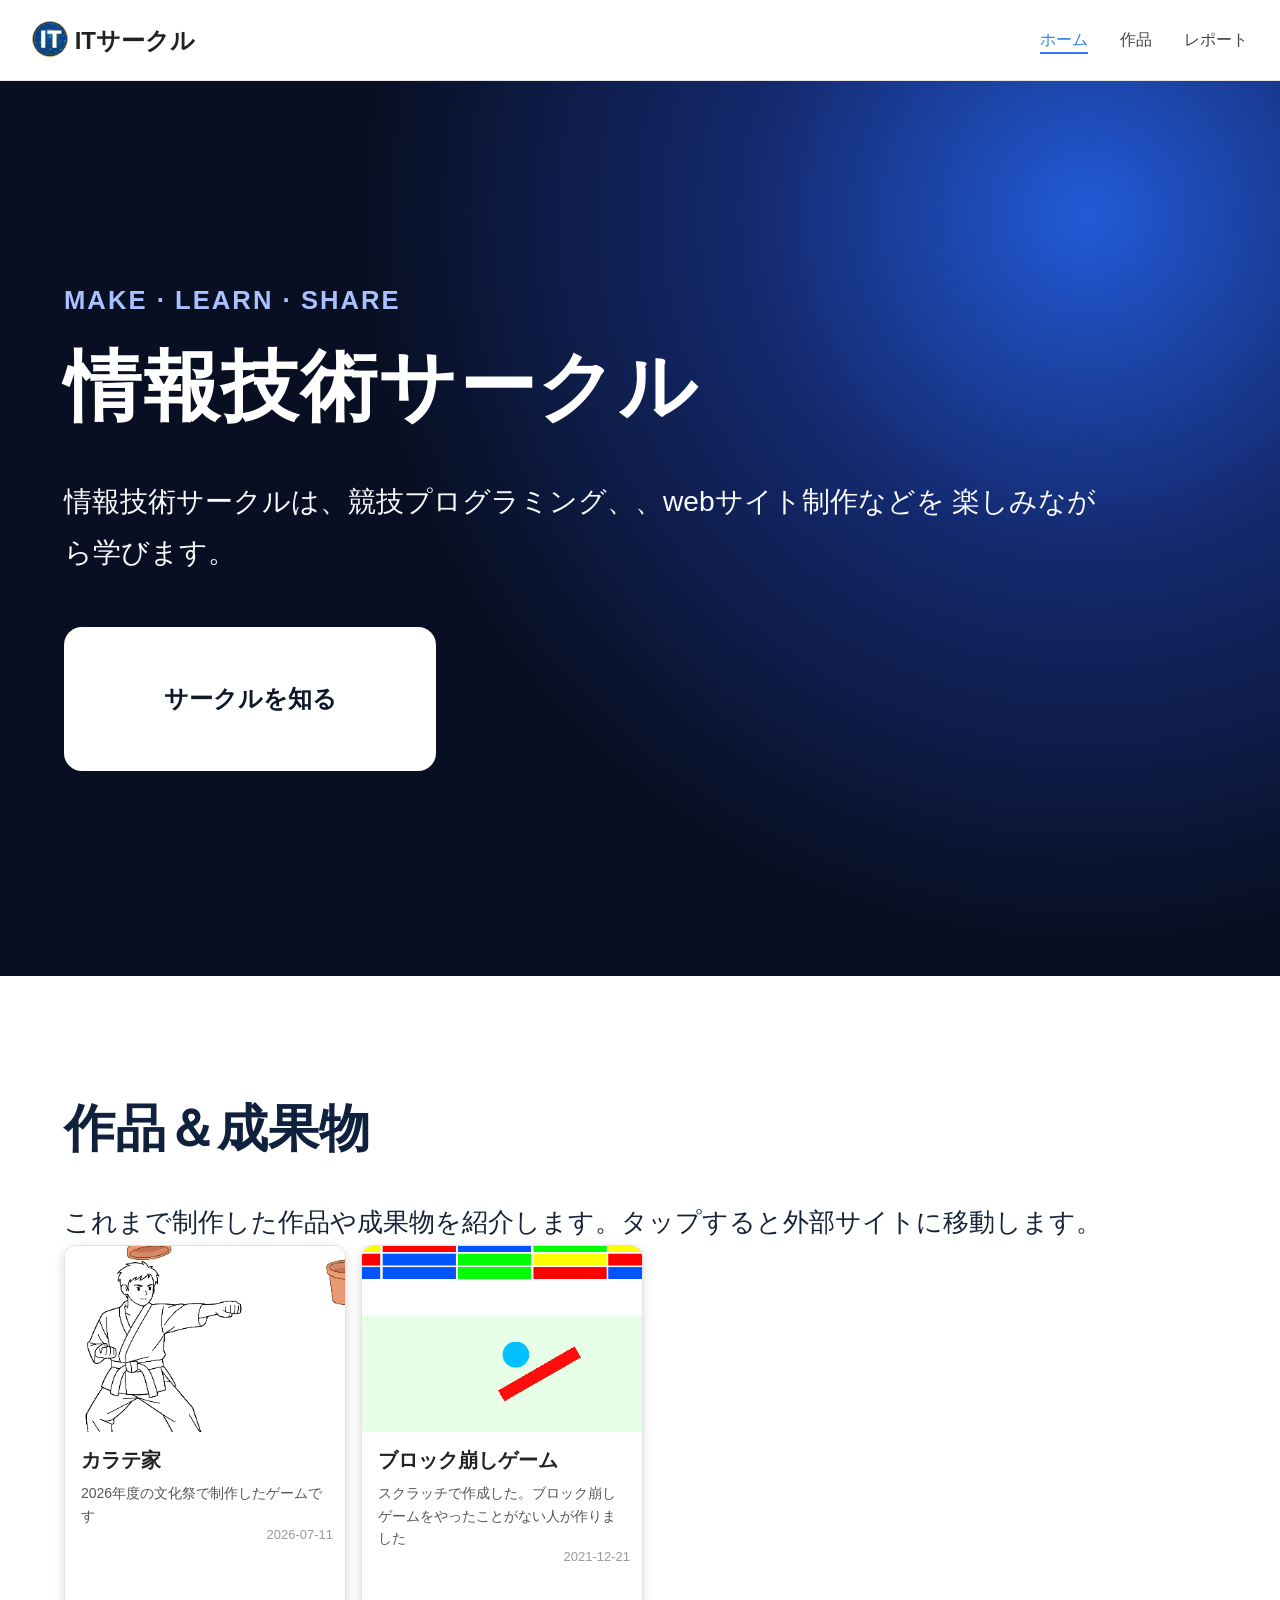
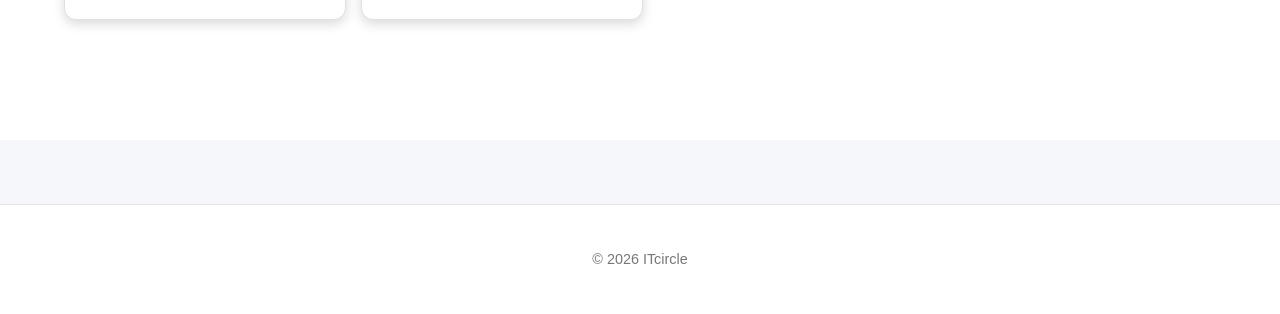
==== index.html @ ff19bc07 "works中身作成_v1" ====
<!DOCTYPE html>
<html lang="ja">

<head>
    <meta charset="UTF-8">
    <meta name="viewport" content="width=device-width, initial-scale=1.0">

    <title>情報技術サークル | メインページ</title>

    <!-- 共通CSS -->
    <link rel="stylesheet" href="css/common.css">

    <!-- index.html固有CSS -->
    <link rel="stylesheet" href="css/index.css">
    <link rel="stylesheet" href="css/workdesign.css">

    <!-- favicon -->
    <link rel="icon" type="image/png" href="images/icon.jpg">
    <link rel="icon" type="image/png" href="images/icon.png">

</head>

<body>

    <!-- ヘッダー -->
    <div id="site_header"></div>


    <main>

        <!-- ヒーローセクション -->
        <section class="hero">

            <div class="hero_inner">

                <p class="hero_catch">
                    MAKE · LEARN · SHARE
                </p>

                <h1 class="hero_title">
                    情報技術サークル
                </h1>

                <p class="hero_text">
                    情報技術サークルは、競技プログラミング、、webサイト制作などを
                    楽しみながら学びます。
                </p>

                <a class="hero_button" href="works.html">
                    サークルを知る
                </a>

            </div>

        </section>


        <!-- 活動報告 -->
        <section class="activity">

            <div class="section_inner">

                <h2 class="section_title">
                    作品＆成果物
                </h2>

                <p class="section_text">
                    これまで制作した作品や成果物を紹介します。タップすると外部サイトに移動します。
                </p>

                <!-- 新着成果物4件をworks.jsが表示 -->
                <div class="site_works" data-count="4"></div>

            </div>

        </section>

    </main>


    <!-- フッター -->
    <div id="site_footer"></div>


    <!-- 共通ヘッダー・フッター -->
    <script src="js/headfooter.js"></script>

    <!-- 成果物一覧 -->
    <script src="js/works.js"></script>

</body>

</html>
---- css/common.css ----
.site_works{
          display:flex;
          flex-wrap:wrap;
          gap:15px;
      }
body {
    background: #f5f7fa;
    margin: 0;
    font-family:
        "Inter",
        "Noto Sans JP",
        sans-serif;
}
---- css/index.css ----
/* ========================================
   Hero
======================================== */

.hero {
    min-height: 895px;
    display: flex;
    align-items: center;

    background:
        radial-gradient(
            circle at 85% 15%,
            rgba(37, 99, 235, 0.9) 0%,
            rgba(30, 64, 175, 0.55) 25%,
            rgba(15, 23, 42, 0) 55%
        ),
        #080f22;

    color: #ffffff;
}

.hero_inner {
    width: min(1200px, 90%);
    margin: 0 auto;
    padding: 80px 0;
}


/* キャッチコピー */

.hero_catch {
    margin: 0 0 24px;

    color: #a9c1ff;

    font-size: clamp(1.2rem, 2vw, 2rem);
    font-weight: 700;
    letter-spacing: 0.08em;
}


/* メインタイトル */

.hero_title {
    margin: 0;

    color: #ffffff;

    font-size: clamp(3rem, 6vw, 5.5rem);
    font-weight: 700;
    line-height: 1.25;
    letter-spacing: 0.02em;
}


/* 説明文 */

.hero_text {
    max-width: 1050px;
    margin: 42px 0 0;

    color: #f8fafc;

    font-size: clamp(1.2rem, 2.2vw, 2rem);
    line-height: 1.8;
}


/* ボタン */

.hero_button {
    display: inline-flex;
    align-items: center;
    justify-content: center;

    min-width: 300px;
    min-height: 104px;
    margin-top: 48px;
    padding: 20px 36px;

    border-radius: 18px;

    background-color: #ffffff;
    color: #0f172a;

    font-size: 1.5rem;
    font-weight: 700;
    text-decoration: none;

    transition:
        transform 0.2s ease,
        box-shadow 0.2s ease;
}

.hero_button:hover {
    transform: translateY(-3px);

    box-shadow:
        0 10px 30px rgba(0, 0, 0, 0.2);
}

.hero_button:active {
    transform: translateY(0);
}


/* ========================================
   活動報告
======================================== */

.activity {
    padding: 120px 0;

    background-color: #ffffff;
}

.section_inner {
    width: min(1200px, 90%);
    margin: 0 auto;
}


/* セクションタイトル */

.section_title {
    margin: 0;

    color: #10213d;

    font-size: clamp(2.5rem, 4vw, 4rem);
    font-weight: 700;
    line-height: 1.3;
}


/* セクション説明 */

.section_text {
    margin: 36px 0 0;

    color: #17243a;

    font-size: clamp(1.1rem, 2vw, 1.7rem);
    line-height: 1.8;
}


/* ========================================
   レスポンシブ
======================================== */

@media (max-width: 768px) {

    .hero {
        min-height: 760px;
    }

    .hero_inner {
        width: 88%;
        padding: 60px 0;
    }

    .hero_catch {
        margin-bottom: 18px;
    }

    .hero_text {
        margin-top: 32px;
        line-height: 1.7;
    }

    .hero_button {
        min-width: 220px;
        min-height: 76px;
        margin-top: 36px;

        border-radius: 14px;

        font-size: 1.2rem;
    }

    .activity {
        padding: 80px 0;
    }

    .section_inner {
        width: 88%;
    }

    .section_text {
        margin-top: 24px;
    }

    .site_works {
        grid-template-columns: 1fr;
        gap: 24px;
        margin-top: 40px;
    }
}
---- css/workdesign.css ----
.card {
    display: block;

    width: 280px;
    aspect-ratio: 3 / 4;

    background-color: #ffffff;

    border-radius: 12px;
    overflow: hidden;

    text-decoration: none;
    color: inherit;

    box-shadow: 0 4px 12px rgba(0, 0, 0, 0.15);
    border: 1px solid #e0e0e0;
    transition:
        transform 0.2s ease,
        box-shadow 0.2s ease;
}

.card:hover {
    transform: translateY(-5px);
    transition: transform .2s;
    box-shadow: 0 8px 20px rgba(0, 0, 0, 0.2);
    
    border-color: #2f80ed;
    
}
.card:hover .card_title {
    color:#2f80ed;
}

/* 画像 */
.card_picture {
    display: block;

    width: 100%;
    height: 50%;

    object-fit: cover;
}

/* タイトル */
.card_title {
    margin: 14px 16px 8px;

    font-size: 20px;
    font-weight: bold;
    line-height: 1.4;

    color: #222;
}


/* 本文 */
.card_text {
    margin: 0 16px;

    font-size: 14px;
    line-height: 1.6;

    color: #555;
}


/* 日付 */
.card_date {
    margin: 0 12px 10px;

    text-align: right;

    font-size: 13px;
    color: #999;
}
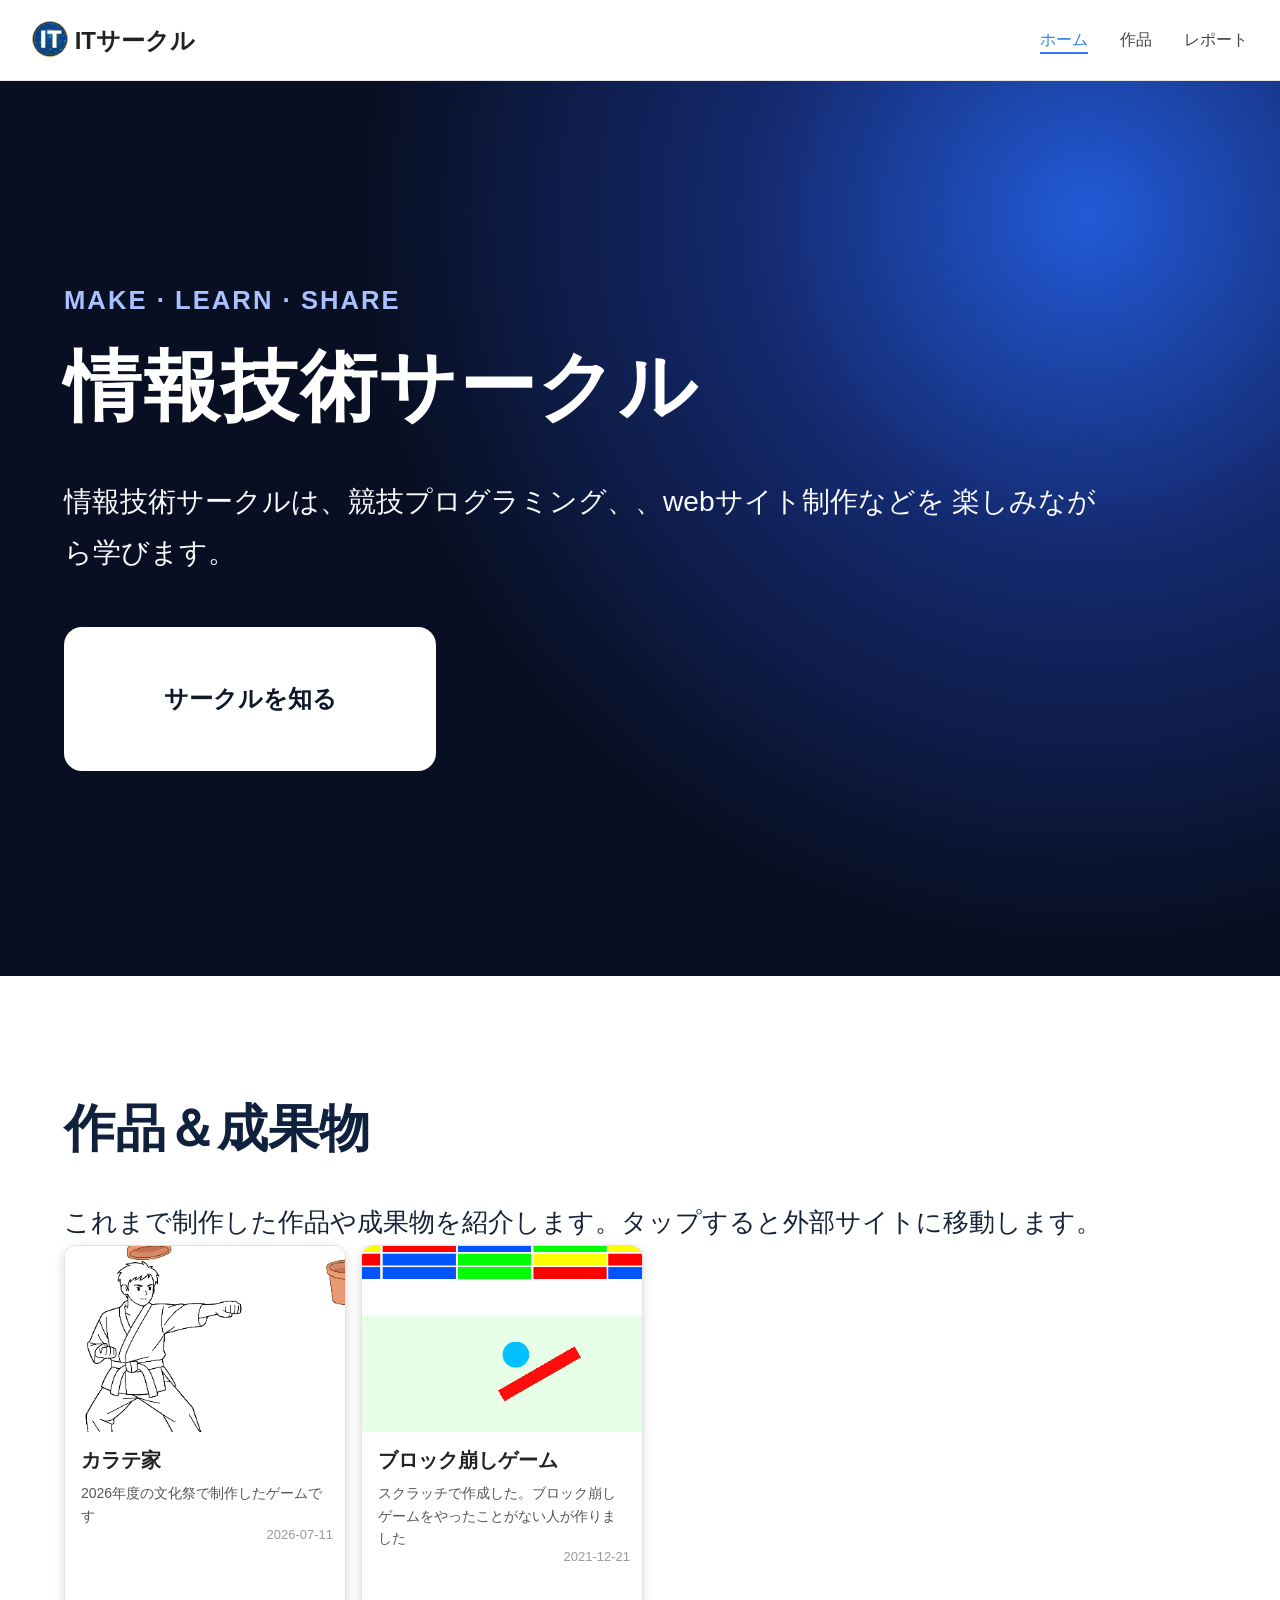
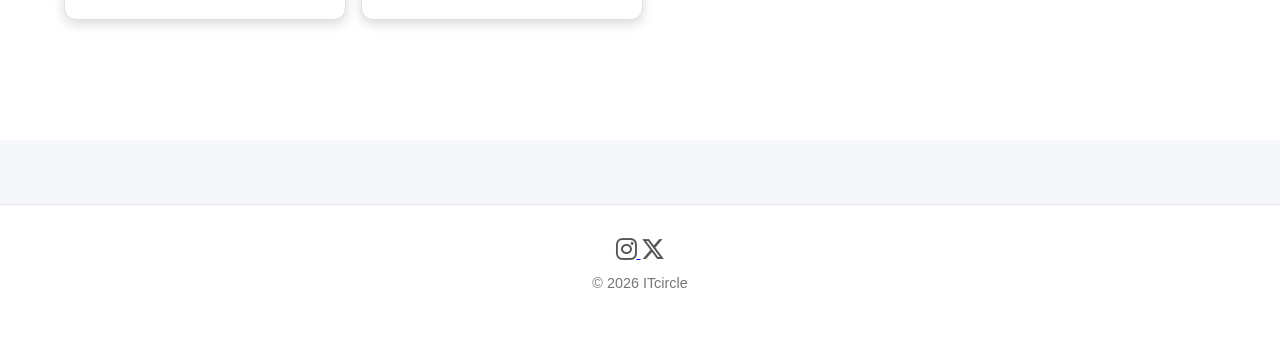
==== commit 705fe026: "統合" ====
--- a/index.html
+++ b/index.html
@@ -4,6 +4,8 @@
 <head>
     <meta charset="UTF-8">
     <meta name="viewport" content="width=device-width, initial-scale=1.0">
+    <link rel="stylesheet"
+      href="https://cdnjs.cloudflare.com/ajax/libs/font-awesome/6.7.2/css/all.min.css">
 
     <title>情報技術サークル | メインページ</title>
 
@@ -15,8 +17,7 @@
     <link rel="stylesheet" href="css/workdesign.css">
 
     <!-- favicon -->
-    <link rel="icon" type="image/png" href="images/icon.jpg">
-    <link rel="icon" type="image/png" href="images/icon.png">
+    <link rel="icon" type="image/png" href="images/icon.svg">
 
 </head>
 
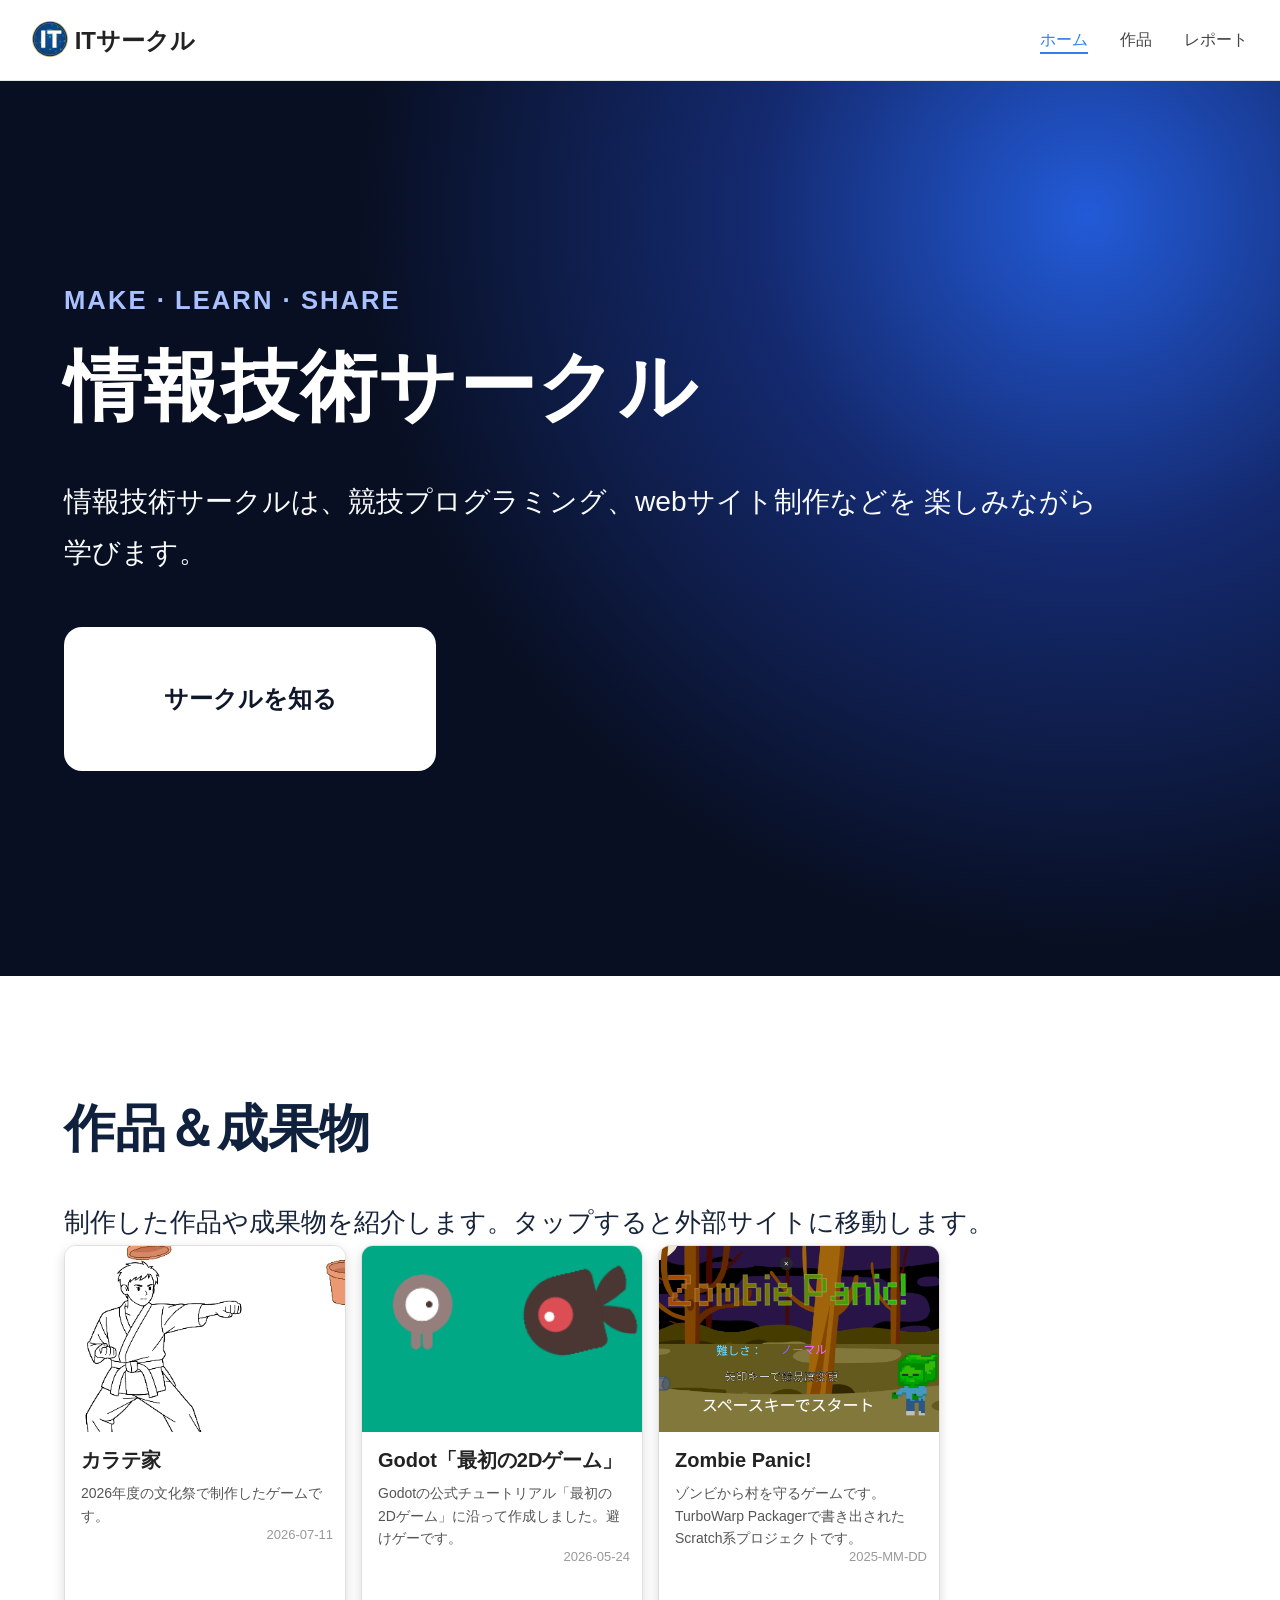
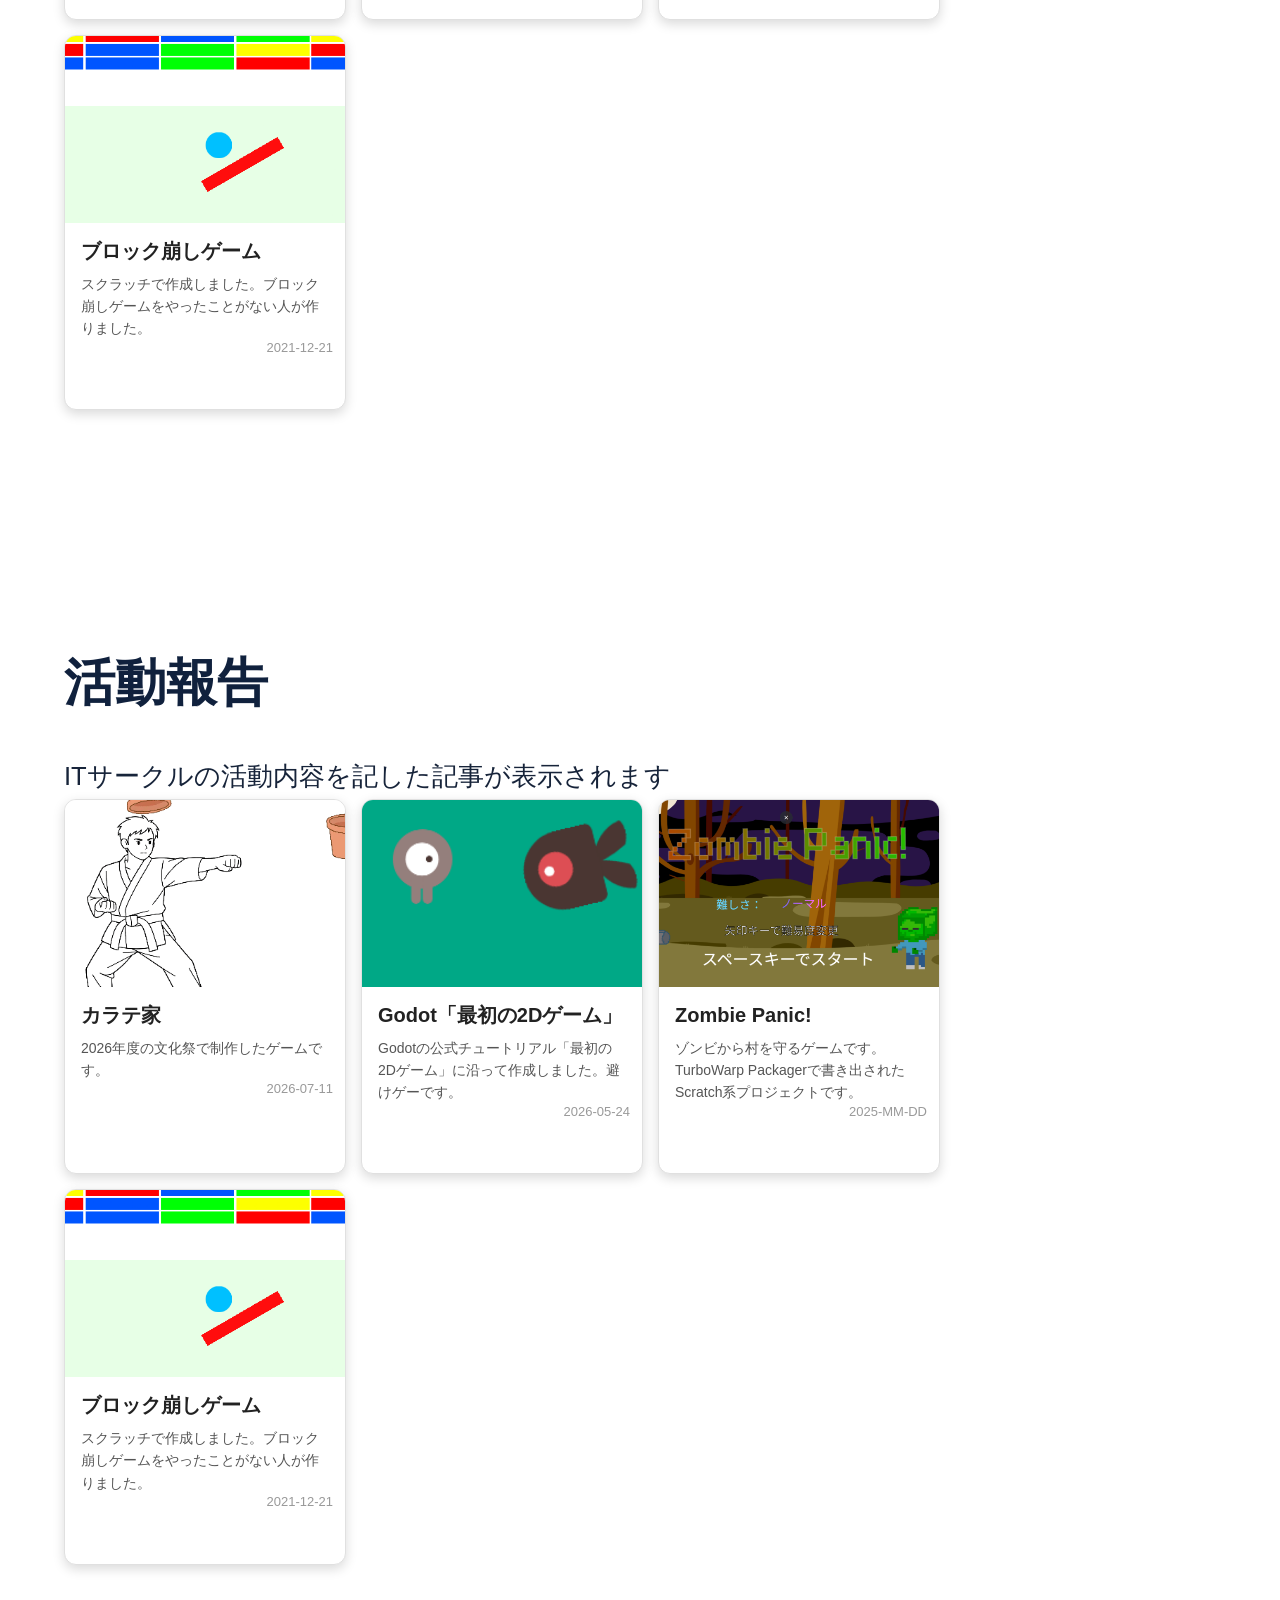
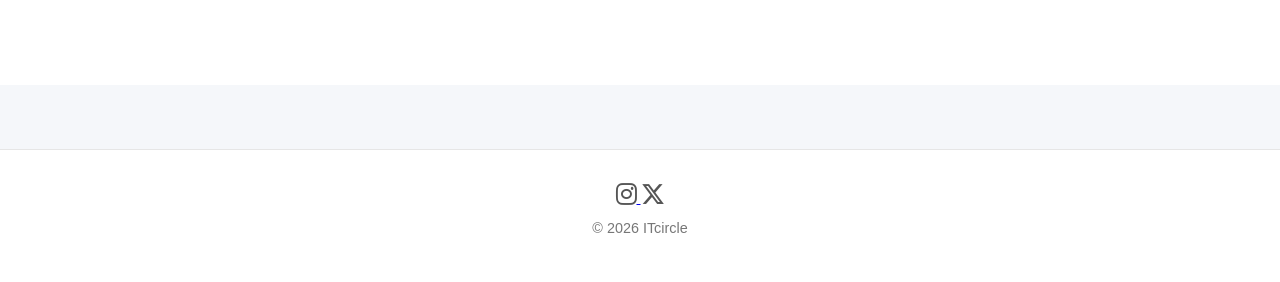
==== commit d828ec81: "works追加" ====
--- a/index.html
+++ b/index.html
@@ -43,7 +43,7 @@
                 </h1>
 
                 <p class="hero_text">
-                    情報技術サークルは、競技プログラミング、、webサイト制作などを
+                    情報技術サークルは、競技プログラミング、webサイト制作などを
                     楽しみながら学びます。
                 </p>
 
@@ -56,7 +56,7 @@
         </section>
 
 
-        <!-- 活動報告 -->
+        <!-- 作品＆成果物 -->
         <section class="activity">
 
             <div class="section_inner">
@@ -66,7 +66,7 @@
                 </h2>
 
                 <p class="section_text">
-                    これまで制作した作品や成果物を紹介します。タップすると外部サイトに移動します。
+                    制作した作品や成果物を紹介します。タップすると外部サイトに移動します。
                 </p>
 
                 <!-- 新着成果物4件をworks.jsが表示 -->
@@ -75,6 +75,27 @@
             </div>
 
         </section>
+
+       <!-- 活動報告 -->
+        <section class="activity">
+
+            <div class="section_inner">
+
+                <h2 class="section_title">
+                    活動報告
+                </h2>
+
+                <p class="section_text">
+                    ITサークルの活動内容を記した記事が表示されます
+                </p>
+
+                <!-- 新着成果物4件をworks.jsが表示 -->
+                <div class="site_works" data-count="4"></div>
+
+            </div>
+
+        </section>
+
 
     </main>
 
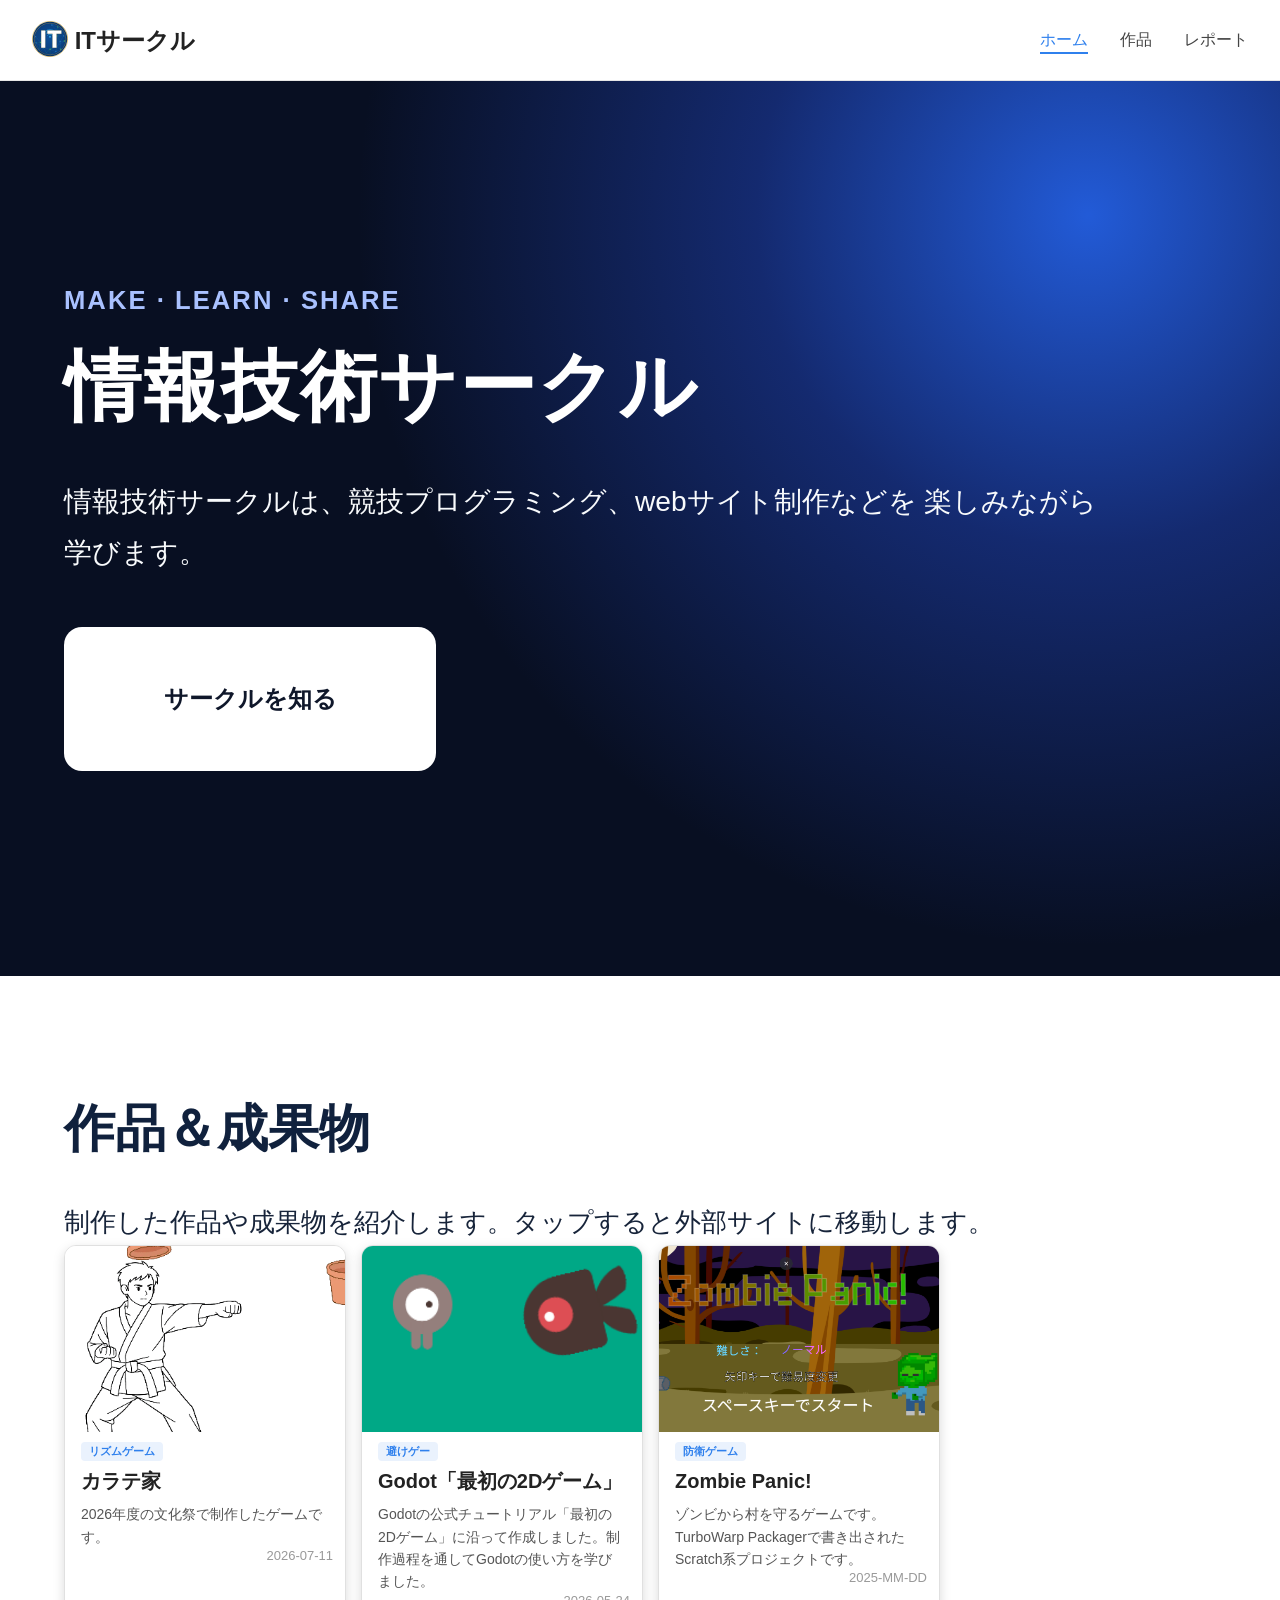
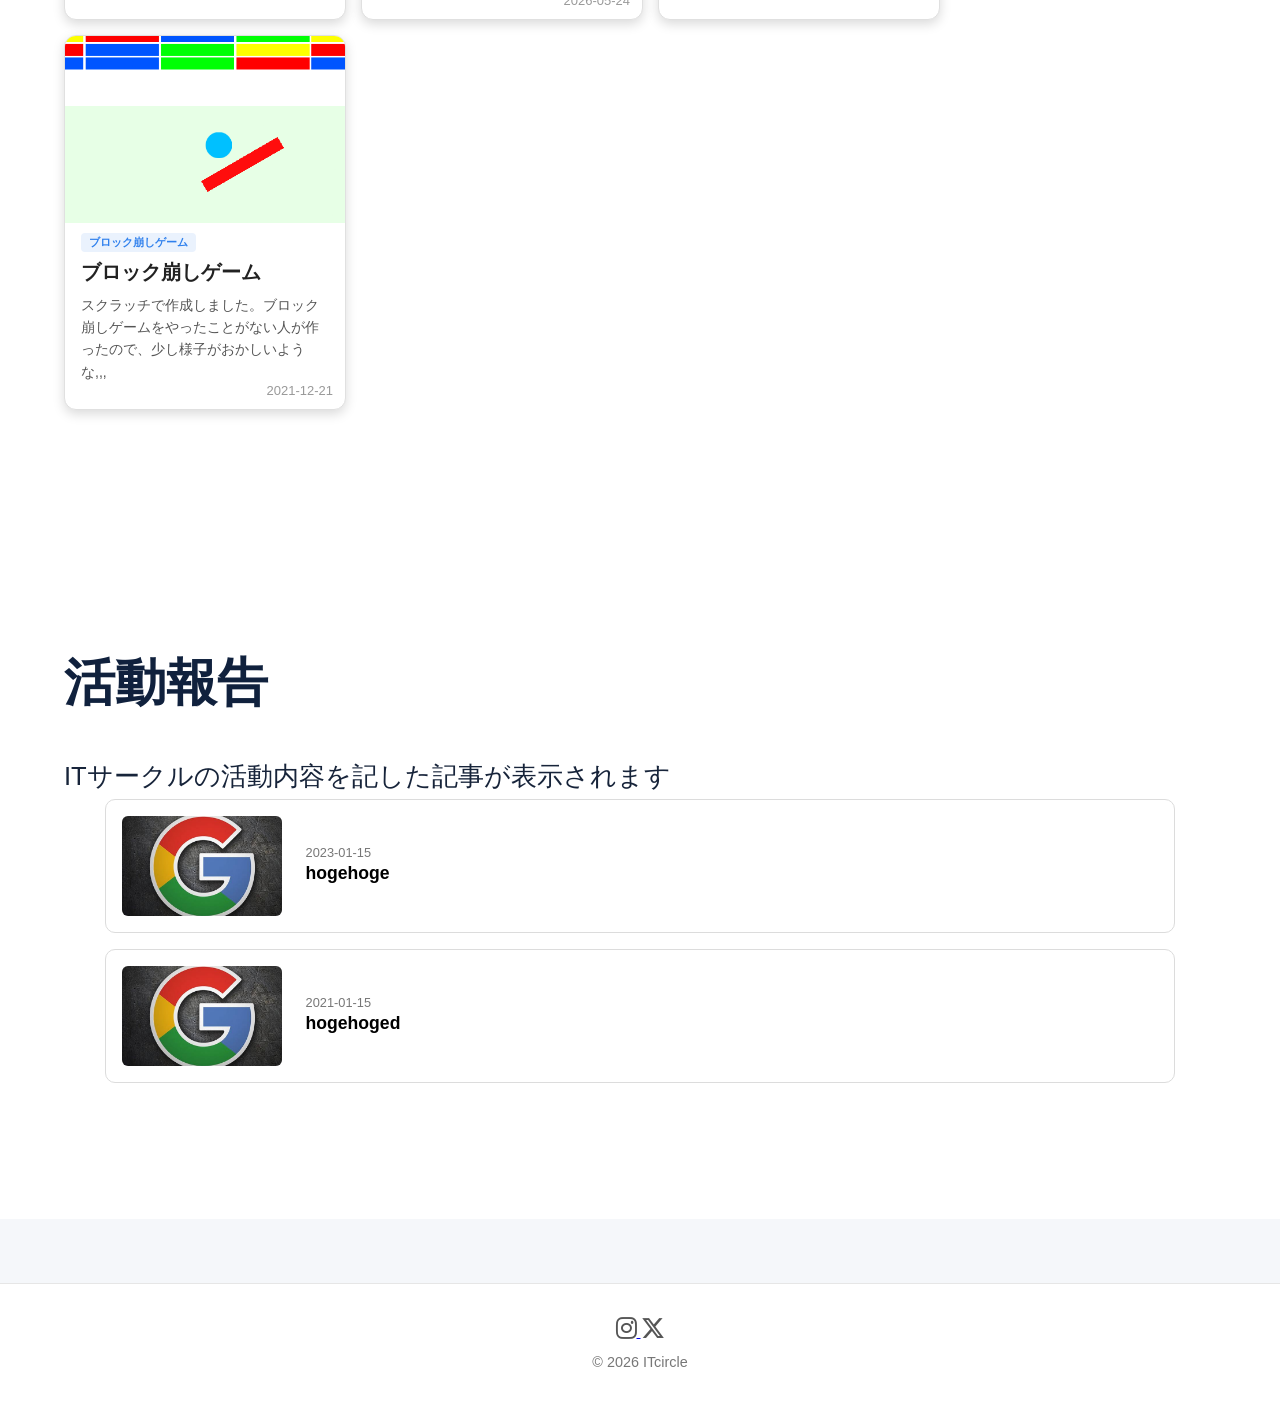
==== commit 38f7824e: "worksのlistにgenreを追加＆index.htmlのreports表示機能を追加（AI実装）" ====
--- a/index.html
+++ b/index.html
@@ -15,6 +15,7 @@
     <!-- index.html固有CSS -->
     <link rel="stylesheet" href="css/index.css">
     <link rel="stylesheet" href="css/workdesign.css">
+    <link rel="stylesheet" href="css/reportsdesign.css">
 
     <!-- favicon -->
     <link rel="icon" type="image/png" href="images/icon.svg">
@@ -89,8 +90,8 @@
                     ITサークルの活動内容を記した記事が表示されます
                 </p>
 
-                <!-- 新着成果物4件をworks.jsが表示 -->
-                <div class="site_works" data-count="4"></div>
+                <!-- 新着成果物4件をreports.jsが表示 -->
+                <div class="site_reports" data-count="4"></div>
 
             </div>
 
@@ -110,6 +111,9 @@
     <!-- 成果物一覧 -->
     <script src="js/works.js"></script>
 
+    <!-- レポート一覧 -->
+    <script src="js/reports.js"></script>
+
 </body>
 
 </html>
--- a/css/workdesign.css
+++ b/css/workdesign.css
@@ -1,5 +1,5 @@
 
-.card {
+.site_works .card {
     display: block;
 
     width: 280px;
@@ -20,7 +20,7 @@
         box-shadow 0.2s ease;
 }
 
-.card:hover {
+.site_works .card:hover {
     transform: translateY(-5px);
     transition: transform .2s;
     box-shadow: 0 8px 20px rgba(0, 0, 0, 0.2);
@@ -28,12 +28,12 @@
     border-color: #2f80ed;
     
 }
-.card:hover .card_title {
+.site_works .card:hover .card_title {
     color:#2f80ed;
 }
 
 /* 画像 */
-.card_picture {
+.site_works .card_picture {
     display: block;
 
     width: 100%;
@@ -42,9 +42,22 @@
     object-fit: cover;
 }
 
+/* ジャンル */
+.site_works .card_genre {
+    display: inline-block;
+    margin: 10px 16px 0;
+    padding: 2px 8px;
+
+    font-size: 11px;
+    font-weight: bold;
+    color: #2f80ed;
+    background-color: #eaf2fd;
+    border-radius: 4px;
+}
+
 /* タイトル */
-.card_title {
-    margin: 14px 16px 8px;
+.site_works .card_title {
+    margin: 6px 16px 8px;
 
     font-size: 20px;
     font-weight: bold;
@@ -55,7 +68,7 @@
 
 
 /* 本文 */
-.card_text {
+.site_works .card_text {
     margin: 0 16px;
 
     font-size: 14px;
@@ -66,7 +79,7 @@
 
 
 /* 日付 */
-.card_date {
+.site_works .card_date {
     margin: 0 12px 10px;
 
     text-align: right;
--- a/css/reportsdesign.css
+++ b/css/reportsdesign.css
@@ -0,0 +1,86 @@
+/* 横長の帯状カード:左に写真、右に「日付(上)→タイトル(下)」 */
+.site_reports .card {
+    display: grid;
+    grid-template-columns: auto 1fr;
+    grid-template-rows: auto auto;
+
+    width: 90%;
+    padding: 16px;
+
+    column-gap: 24px;
+
+    background: #fff;
+    border: 1px solid #dcdcdc;
+    border-radius: 10px;
+
+    text-decoration: none;
+    color: inherit;
+
+    margin :0 auto 16px;
+    transition:
+        transform .2s,
+        box-shadow .2s,
+        border-color .2s;
+
+    cursor: pointer;
+}
+
+.site_reports .card:hover {
+    transform: translateY(-3px);
+    box-shadow: 0 8px 20px rgba(0,0,0,.12);
+    border-color: #2f80ed;
+}
+
+/* 写真(左・2行ぶんをまたぐ) */
+.site_reports .card_picture {
+  grid-column: 1;
+  grid-row: 1 / 3;
+  width: 160px;
+  height: 100px;
+  object-fit: cover;
+  border-radius: 6px;
+  background: #eee;
+}
+
+/* 日付(右上・小さめ) */
+.site_reports .card_date {
+  grid-column: 2;
+  grid-row: 1;
+  align-self: end;
+  margin: 0;
+  font-size: 0.8rem;
+  color: #777;
+}
+
+/* タイトル(右下) */
+.site_reports .card_title {
+  grid-column: 2;
+  grid-row: 2;
+  align-self: start;
+  margin: 0;
+  font-size: 1.1rem;
+  font-weight: bold;
+  line-height: 1.5;
+  /* 長いタイトルは2行で省略 */
+  display: -webkit-box;
+  -webkit-line-clamp: 2;
+  -webkit-box-orient: vertical;
+  overflow: hidden;
+}
+
+/* スマホ幅では写真を少し小さく */
+@media (max-width: 480px) {
+  .site_reports .card {
+    column-gap: 12px;
+    padding: 8px;
+  }
+
+  .site_reports .card_picture {
+    width: 110px;
+    height: 80px;
+  }
+
+  .site_reports .card_title {
+    font-size: 1rem;
+  }
+}
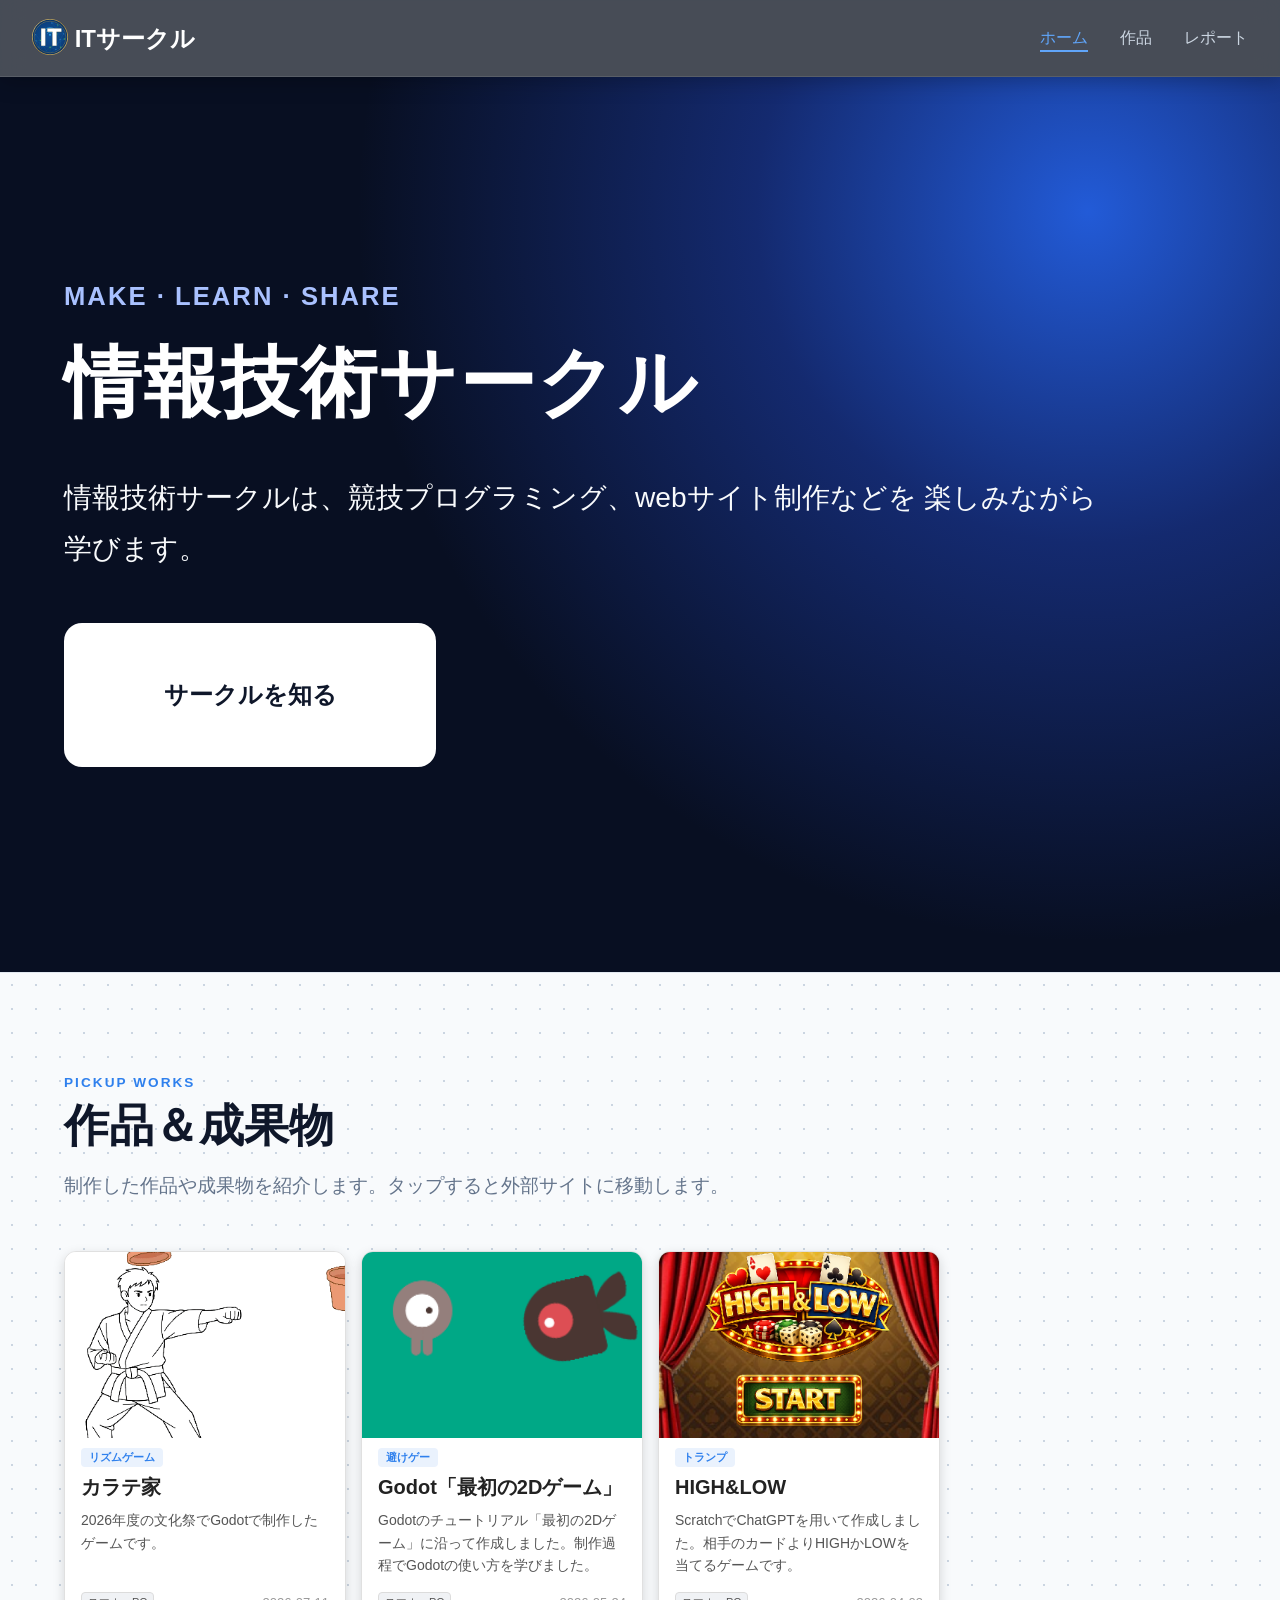
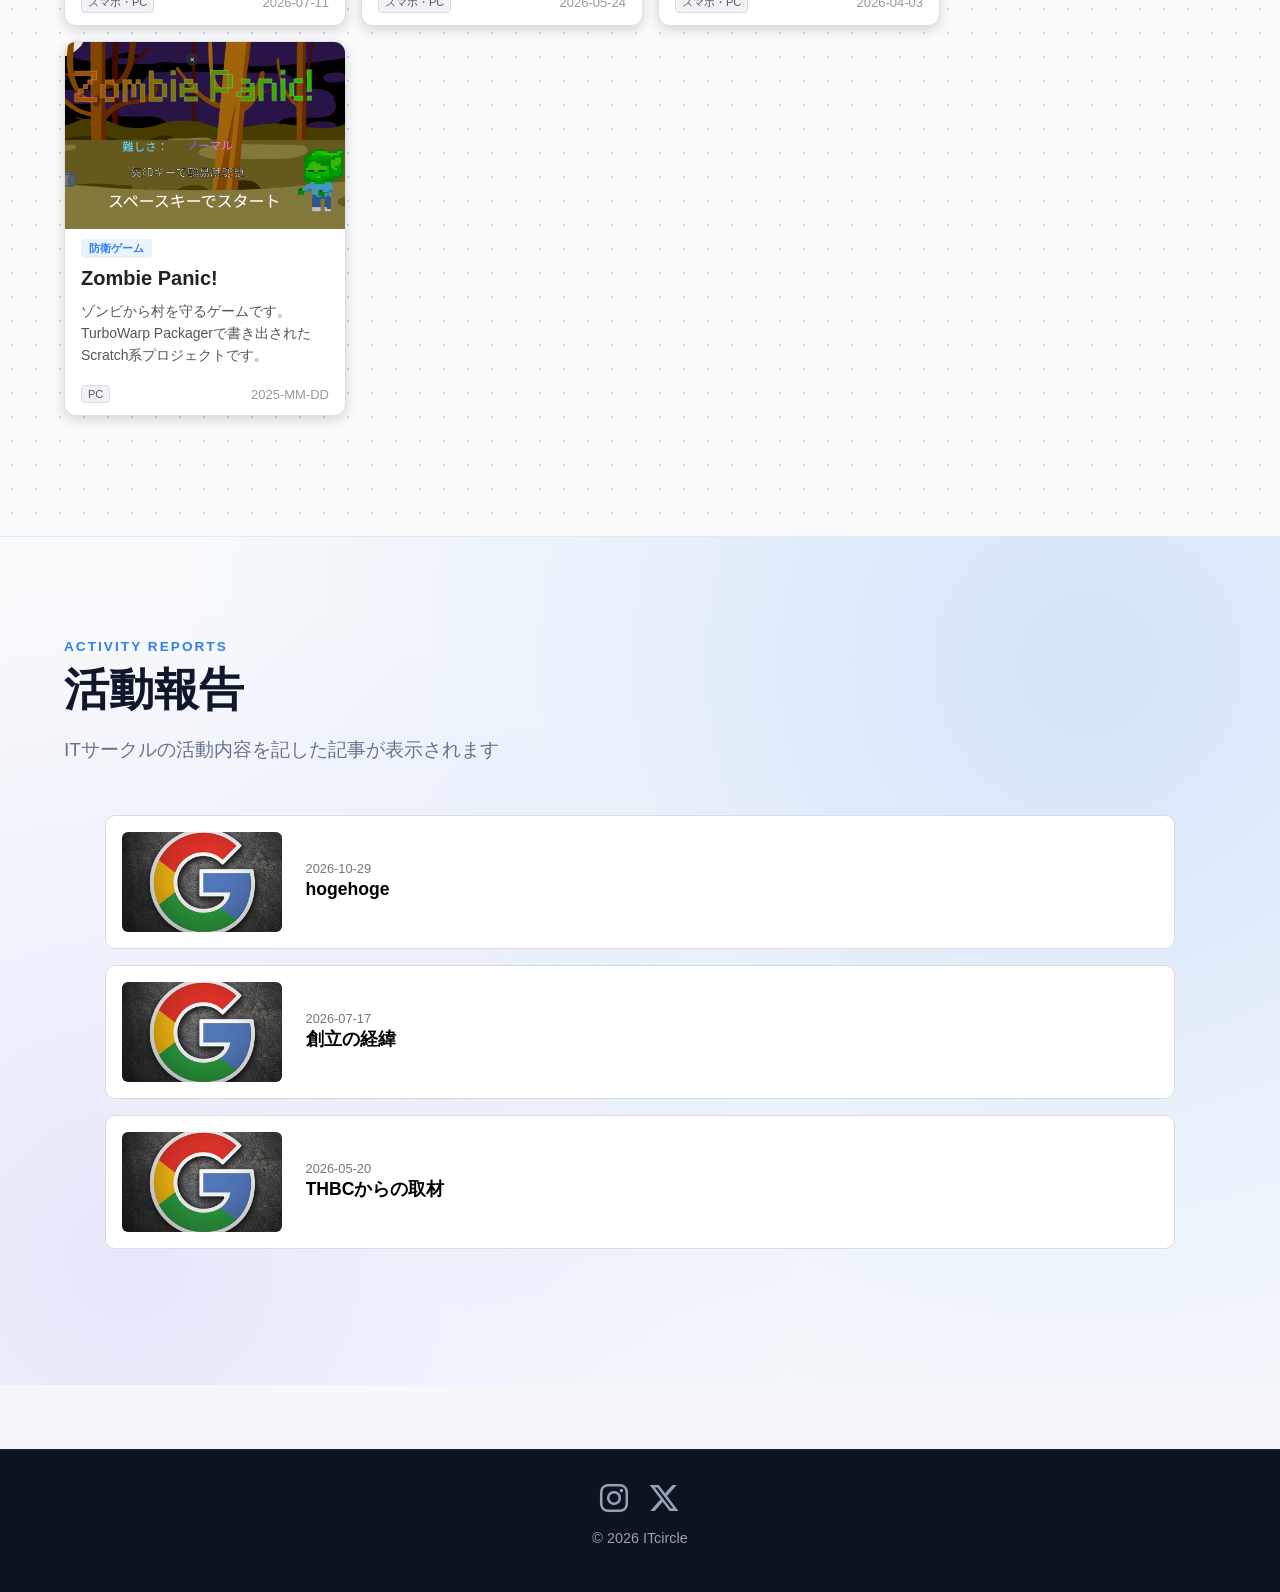
==== commit 530fda7b: "背景デザイン調整" ====
--- a/index.html
+++ b/index.html
@@ -58,17 +58,17 @@
 
 
         <!-- 作品＆成果物 -->
-        <section class="activity">
+        <section class="section_works">
 
             <div class="section_inner">
 
-                <h2 class="section_title">
-                    作品＆成果物
-                </h2>
-
-                <p class="section_text">
-                    制作した作品や成果物を紹介します。タップすると外部サイトに移動します。
-                </p>
+                <div class="section_header">
+                    <span class="section_sub">PICKUP WORKS</span>
+                    <h2 class="section_title">作品＆成果物</h2>
+                    <p class="section_text">
+                        制作した作品や成果物を紹介します。タップすると外部サイトに移動します。
+                    </p>
+                </div>
 
                 <!-- 新着成果物4件をworks.jsが表示 -->
                 <div class="site_works" data-count="4"></div>
@@ -78,17 +78,17 @@
         </section>
 
        <!-- 活動報告 -->
-        <section class="activity">
+        <section class="section_reports">
 
             <div class="section_inner">
 
-                <h2 class="section_title">
-                    活動報告
-                </h2>
-
-                <p class="section_text">
-                    ITサークルの活動内容を記した記事が表示されます
-                </p>
+                <div class="section_header">
+                    <span class="section_sub">ACTIVITY REPORTS</span>
+                    <h2 class="section_title">活動報告</h2>
+                    <p class="section_text">
+                        ITサークルの活動内容を記した記事が表示されます
+                    </p>
+                </div>
 
                 <!-- 新着成果物4件をreports.jsが表示 -->
                 <div class="site_reports" data-count="4"></div>
--- a/css/index.css
+++ b/css/index.css
@@ -105,13 +105,13 @@
 
 
 /* ========================================
-   活動報告
-======================================== */
-
-.activity {
-    padding: 120px 0;
-
-    background-color: #ffffff;
+   セクション共通
+======================================== */
+
+.section_works,
+.section_reports {
+    padding: 100px 0 120px;
+    position: relative;
 }
 
 .section_inner {
@@ -119,31 +119,75 @@
     margin: 0 auto;
 }
 
+/* セクションヘッダー */
+.section_header {
+    margin-bottom: 48px;
+}
+
+/* 英語サブラベル */
+.section_sub {
+    display: inline-block;
+    margin-bottom: 8px;
+
+    font-size: 0.85rem;
+    font-weight: 700;
+    letter-spacing: 0.15em;
+    color: #2f80ed;
+}
 
 /* セクションタイトル */
-
 .section_title {
     margin: 0;
 
-    color: #10213d;
-
-    font-size: clamp(2.5rem, 4vw, 4rem);
-    font-weight: 700;
-    line-height: 1.3;
-}
-
+    color: #0f172a;
+
+    font-size: clamp(2rem, 3.5vw, 3rem);
+    font-weight: 700;
+    line-height: 1.25;
+}
 
 /* セクション説明 */
-
 .section_text {
-    margin: 36px 0 0;
-
-    color: #17243a;
-
-    font-size: clamp(1.1rem, 2vw, 1.7rem);
-    line-height: 1.8;
-}
-
+    margin: 16px 0 0;
+
+    color: #64748b;
+
+    font-size: clamp(1rem, 1.5vw, 1.25rem);
+    line-height: 1.7;
+}
+
+/* ========================================
+   作品＆成果物 セクション（淡いグレー＋ドットグリッド背景）
+======================================== */
+
+.section_works {
+    background-color: #f8fafc;
+    background-image: radial-gradient(#cbd5e1 1px, transparent 1px);
+    background-size: 24px 24px;
+
+    border-top: 1px solid #e2e8f0;
+    border-bottom: 1px solid #e2e8f0;
+}
+
+/* ========================================
+   活動報告 セクション（グラデーション光彩アクセント）
+======================================== */
+
+.section_reports {
+    background:
+        radial-gradient(
+            circle at 85% 15%,
+            rgba(47, 128, 237, 0.18) 0%,
+            rgba(47, 128, 237, 0.08) 35%,
+            transparent 70%
+        ),
+        radial-gradient(
+            circle at 10% 85%,
+            rgba(99, 102, 241, 0.12) 0%,
+            transparent 50%
+        ),
+        #f8fafc;
+}
 
 /* ========================================
    レスポンシブ
@@ -179,16 +223,21 @@
         font-size: 1.2rem;
     }
 
-    .activity {
-        padding: 80px 0;
+    .section_works,
+    .section_reports {
+        padding: 64px 0 80px;
     }
 
     .section_inner {
         width: 88%;
     }
 
+    .section_header {
+        margin-bottom: 32px;
+    }
+
     .section_text {
-        margin-top: 24px;
+        margin-top: 14px;
     }
 
     .site_works {
--- a/css/workdesign.css
+++ b/css/workdesign.css
@@ -1,6 +1,7 @@
 
 .site_works .card {
-    display: block;
+    display: flex;
+    flex-direction: column;
 
     width: 280px;
     aspect-ratio: 3 / 4;
@@ -44,7 +45,10 @@
 
 /* ジャンル */
 .site_works .card_genre {
+    align-self: flex-start;
     display: inline-block;
+    width: fit-content;
+    max-width: fit-content;
     margin: 10px 16px 0;
     padding: 2px 8px;
 
@@ -78,9 +82,33 @@
 }
 
 
+/* フッター（対応端末・日付） */
+.site_works .card_footer {
+    display: flex;
+    justify-content: space-between;
+    align-items: center;
+
+    margin-top: auto;
+    padding: 0 16px 12px;
+}
+
+/* 対応端末 */
+.site_works .card_device {
+    display: inline-block;
+    padding: 2px 6px;
+
+    font-size: 11px;
+    font-weight: 500;
+    color: #555;
+    background-color: #f0f2f5;
+    border: 1px solid #dcdcdc;
+    border-radius: 4px;
+}
+
 /* 日付 */
 .site_works .card_date {
-    margin: 0 12px 10px;
+    margin: 0;
+    margin-left: auto;
 
     text-align: right;
 
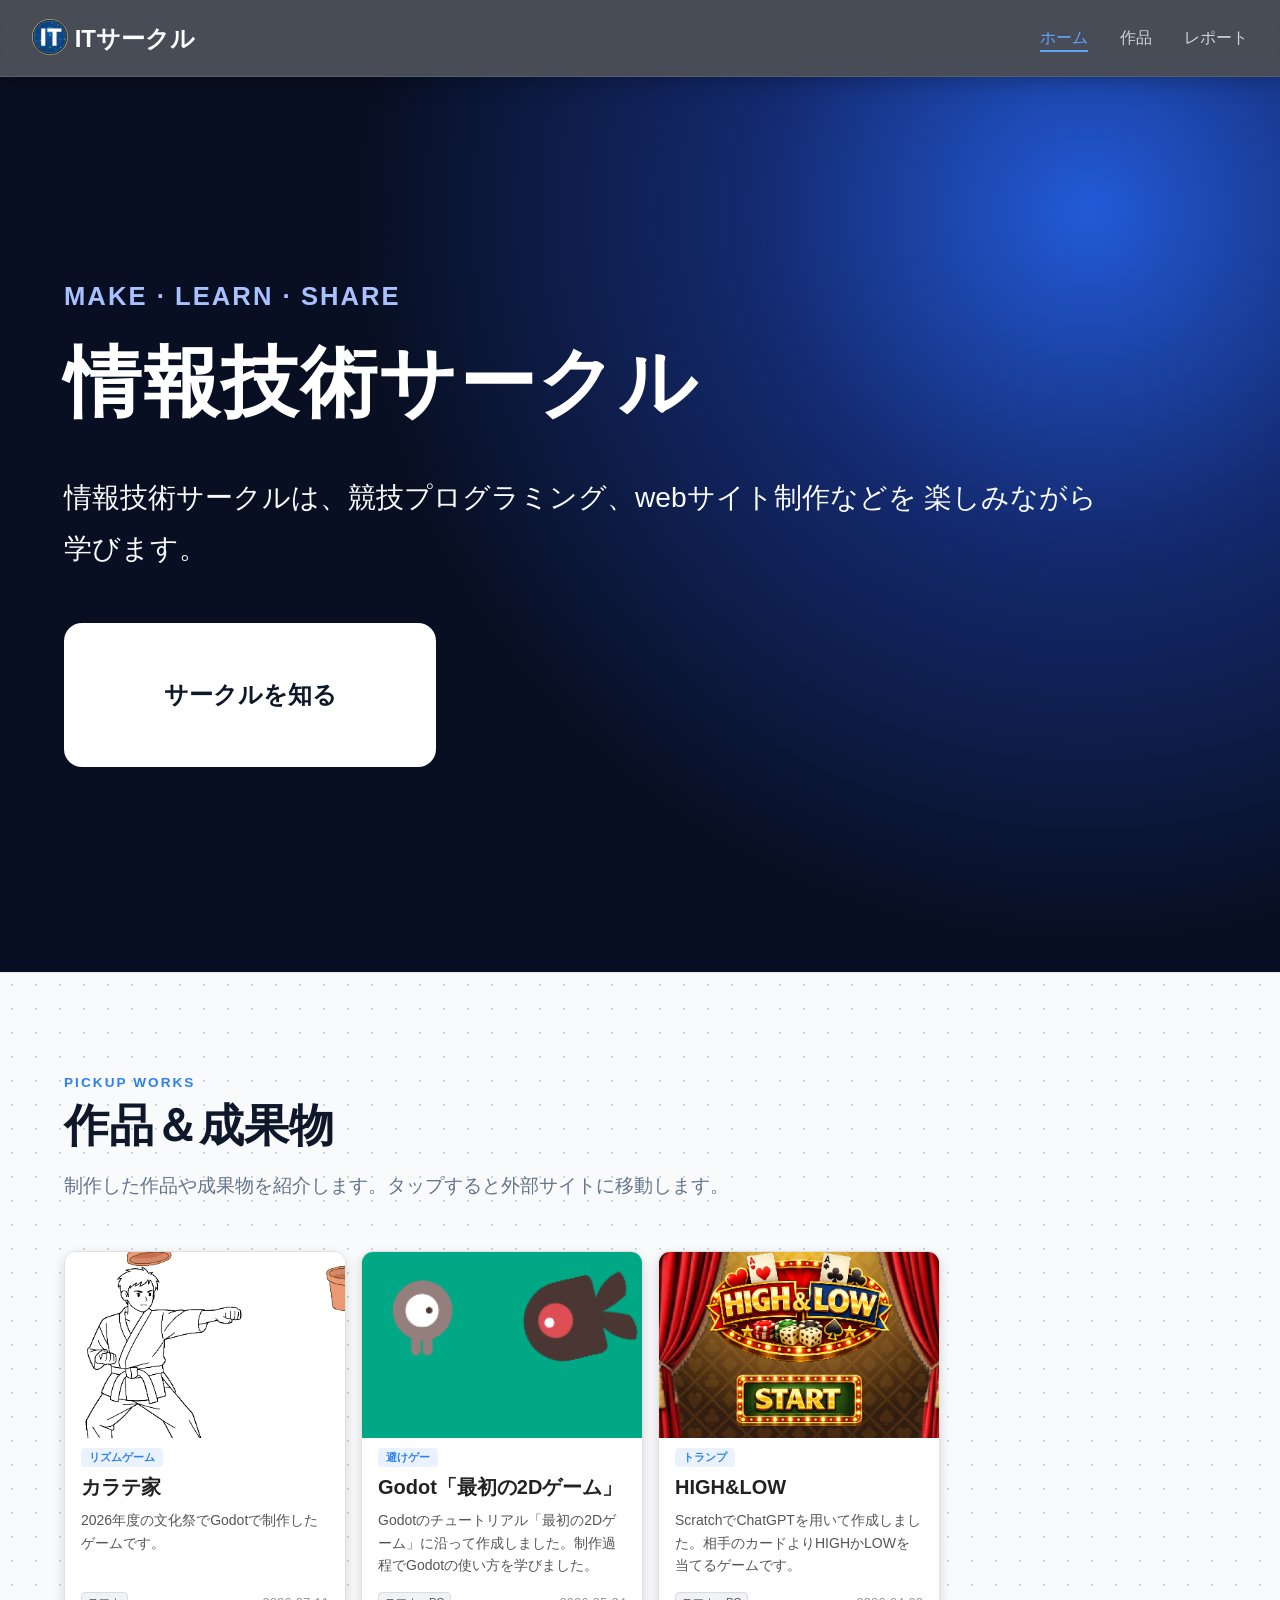
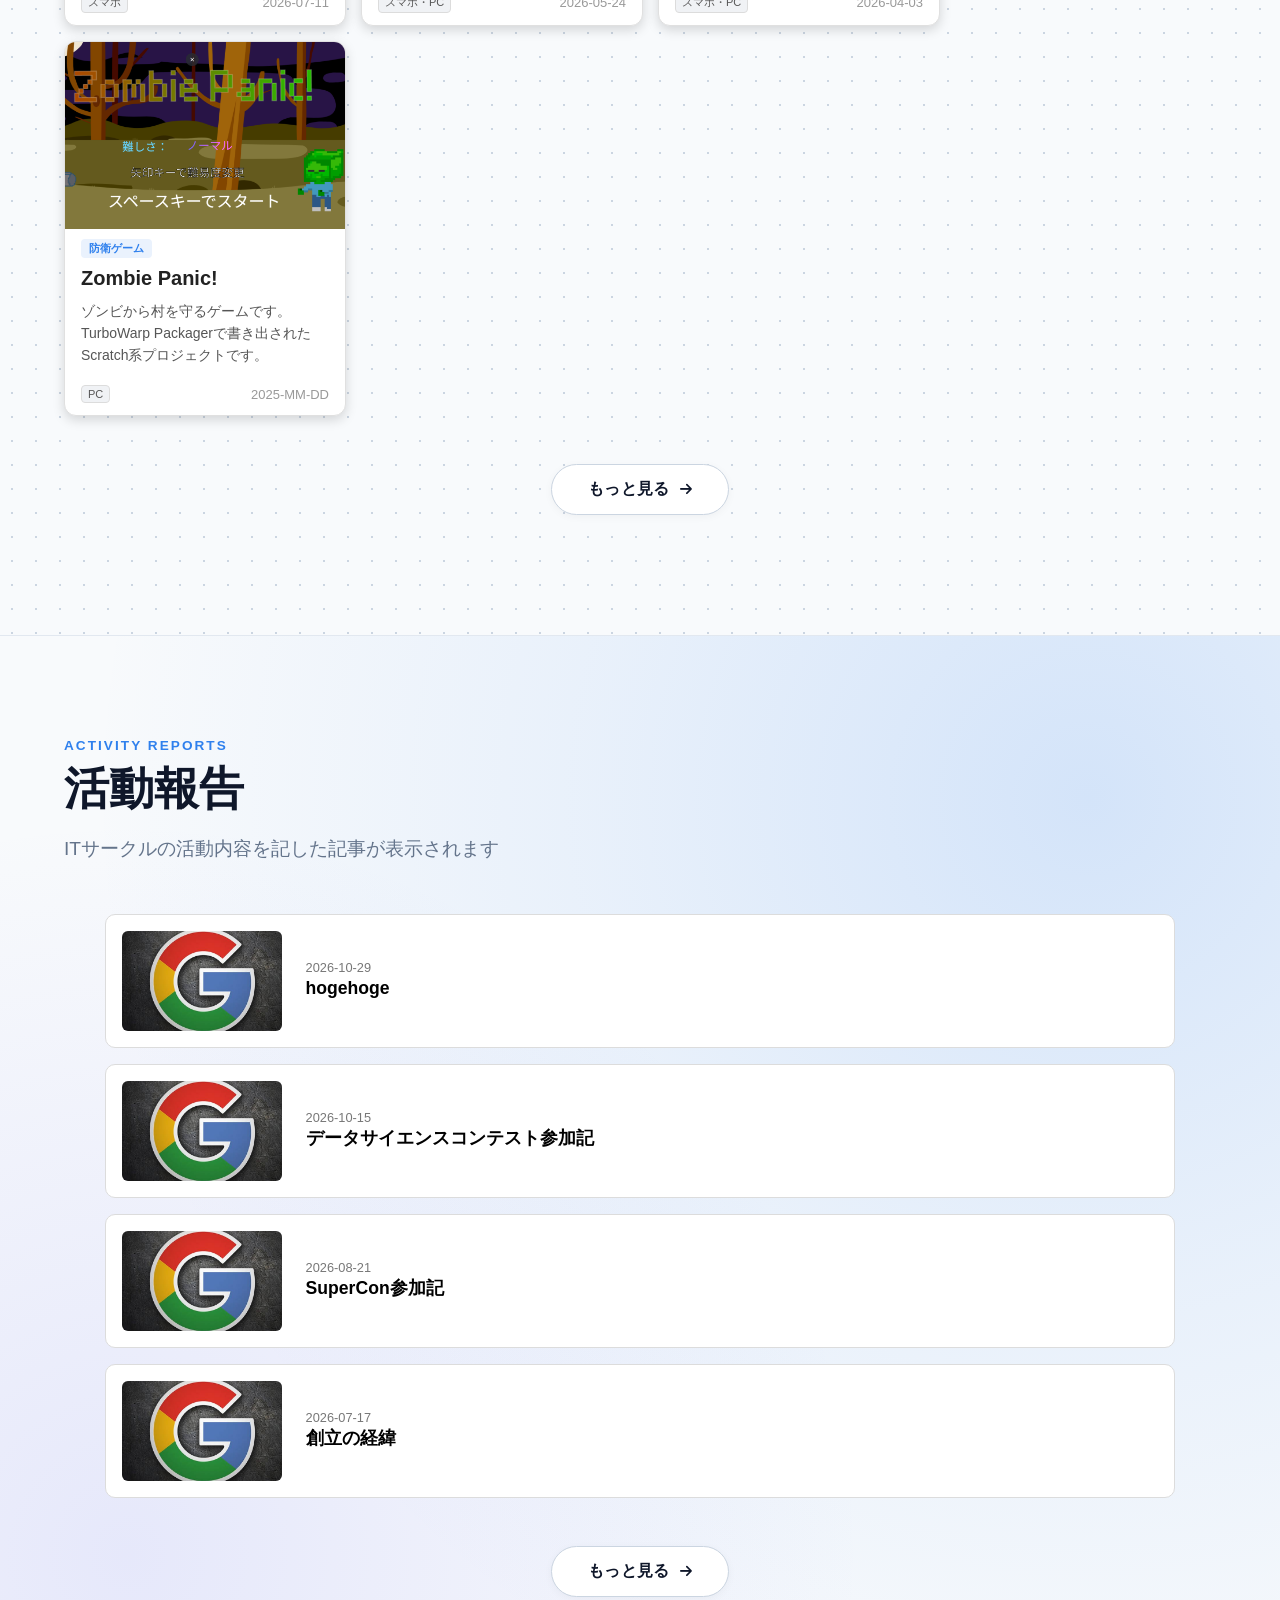
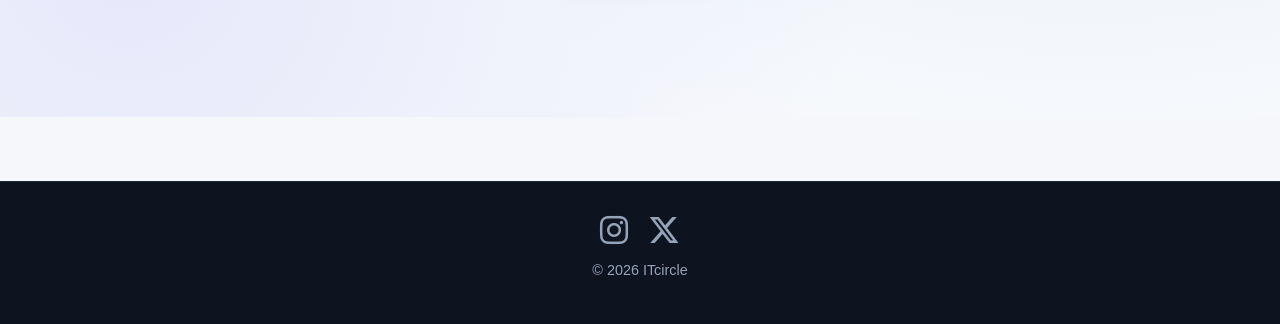
==== commit f14f5d2a: "もっと見るボタン" ====
--- a/index.html
+++ b/index.html
@@ -73,6 +73,14 @@
                 <!-- 新着成果物4件をworks.jsが表示 -->
                 <div class="site_works" data-count="4"></div>
 
+                <!-- もっと見るボタン -->
+                <div class="section_more">
+                    <a class="section_more_btn" href="works.html">
+                        <span>もっと見る</span>
+                        <i class="fa-solid fa-arrow-right"></i>
+                    </a>
+                </div>
+
             </div>
 
         </section>
@@ -92,6 +100,14 @@
 
                 <!-- 新着成果物4件をreports.jsが表示 -->
                 <div class="site_reports" data-count="4"></div>
+
+                <!-- もっと見るボタン -->
+                <div class="section_more">
+                    <a class="section_more_btn" href="reports.html">
+                        <span>もっと見る</span>
+                        <i class="fa-solid fa-arrow-right"></i>
+                    </a>
+                </div>
 
             </div>
 
--- a/css/index.css
+++ b/css/index.css
@@ -190,6 +190,64 @@
 }
 
 /* ========================================
+   もっと見るボタン（セクション共通）
+======================================== */
+
+.section_more {
+    margin-top: 48px;
+    text-align: center;
+}
+
+.section_more_btn {
+    display: inline-flex;
+    align-items: center;
+    justify-content: center;
+    gap: 10px;
+
+    padding: 14px 36px;
+
+    background-color: #ffffff;
+    color: #0f172a;
+    border: 1px solid #cbd5e1;
+    border-radius: 9999px;
+
+    font-size: 1rem;
+    font-weight: 600;
+    text-decoration: none;
+    letter-spacing: 0.03em;
+
+    box-shadow: 0 2px 8px rgba(0, 0, 0, 0.04);
+
+    transition:
+        background-color 0.2s ease,
+        border-color 0.2s ease,
+        color 0.2s ease,
+        box-shadow 0.2s ease,
+        transform 0.2s ease;
+}
+
+.section_more_btn i {
+    font-size: 0.85rem;
+    transition: transform 0.2s ease;
+}
+
+.section_more_btn:hover {
+    background-color: #2f80ed;
+    border-color: #2f80ed;
+    color: #ffffff;
+    box-shadow: 0 6px 20px rgba(47, 128, 237, 0.25);
+    transform: translateY(-2px);
+}
+
+.section_more_btn:hover i {
+    transform: translateX(4px);
+}
+
+.section_more_btn:active {
+    transform: translateY(0);
+}
+
+/* ========================================
    レスポンシブ
 ======================================== */
 
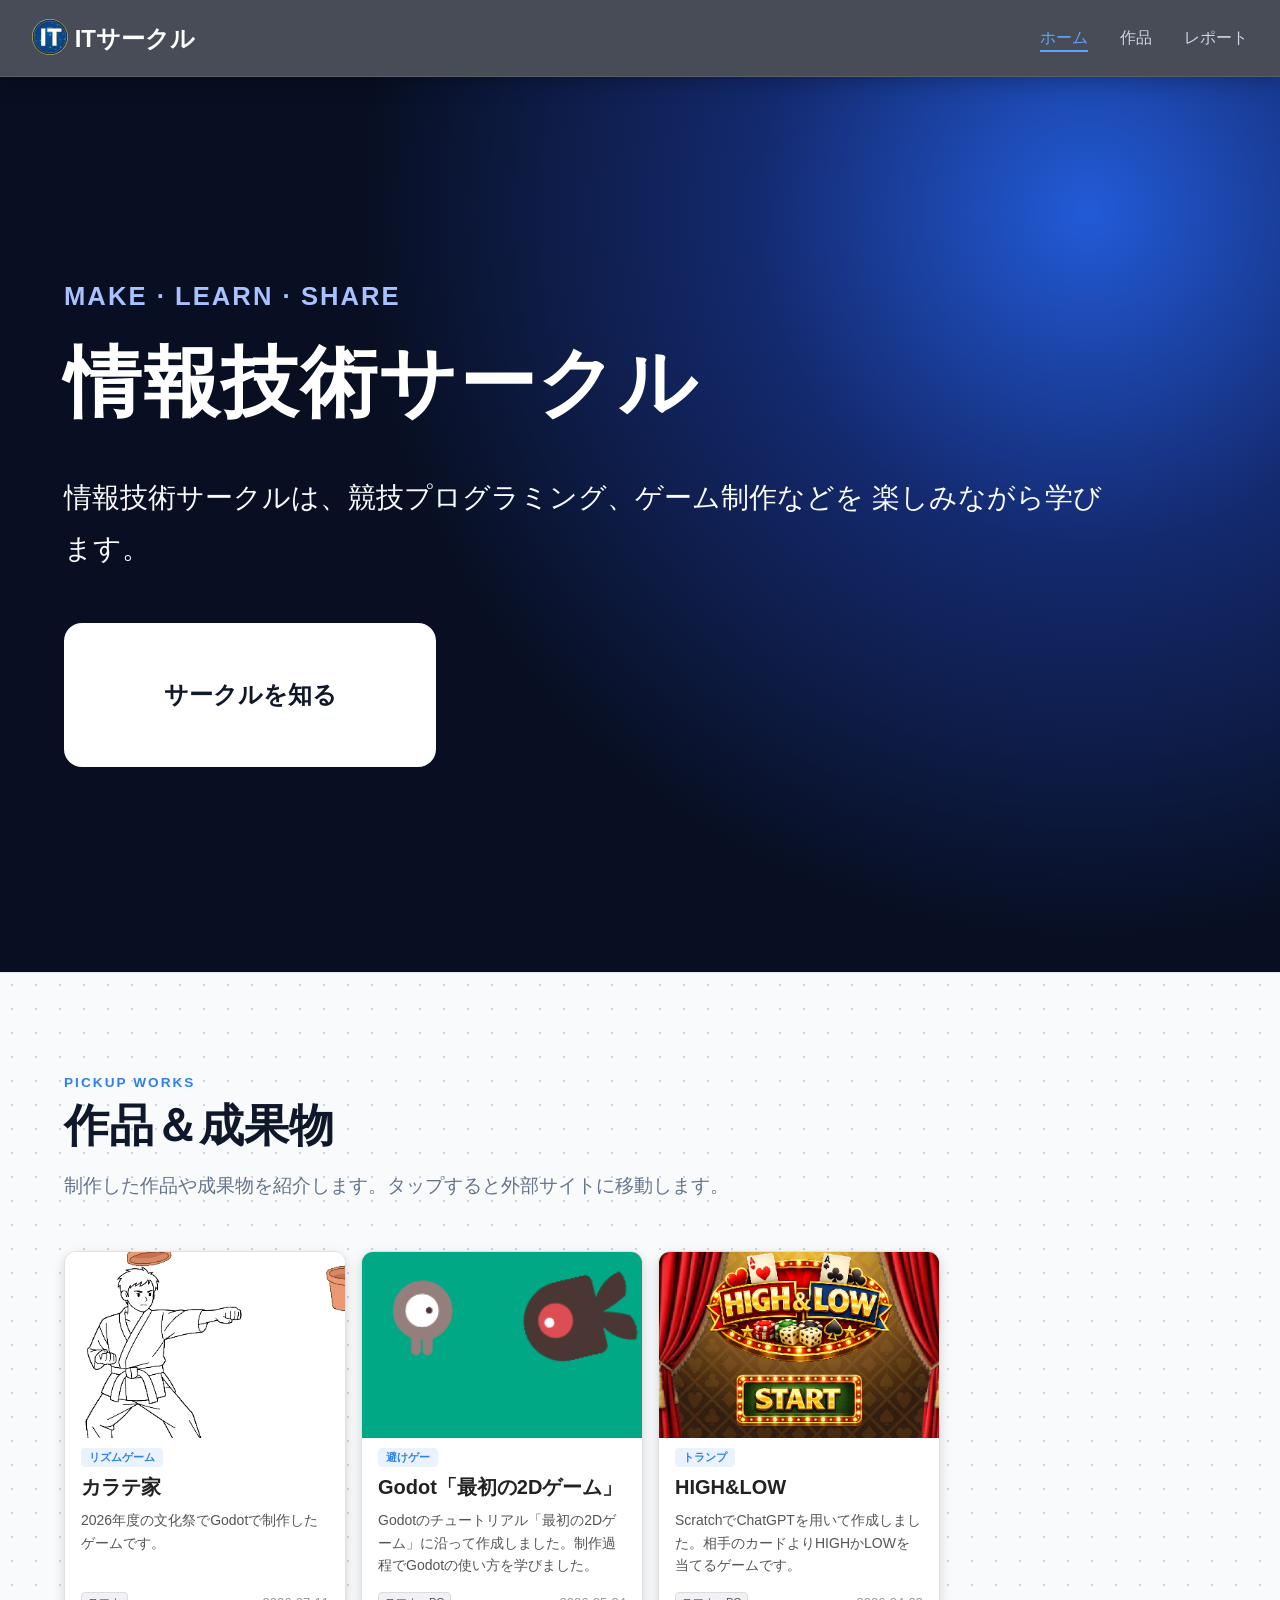
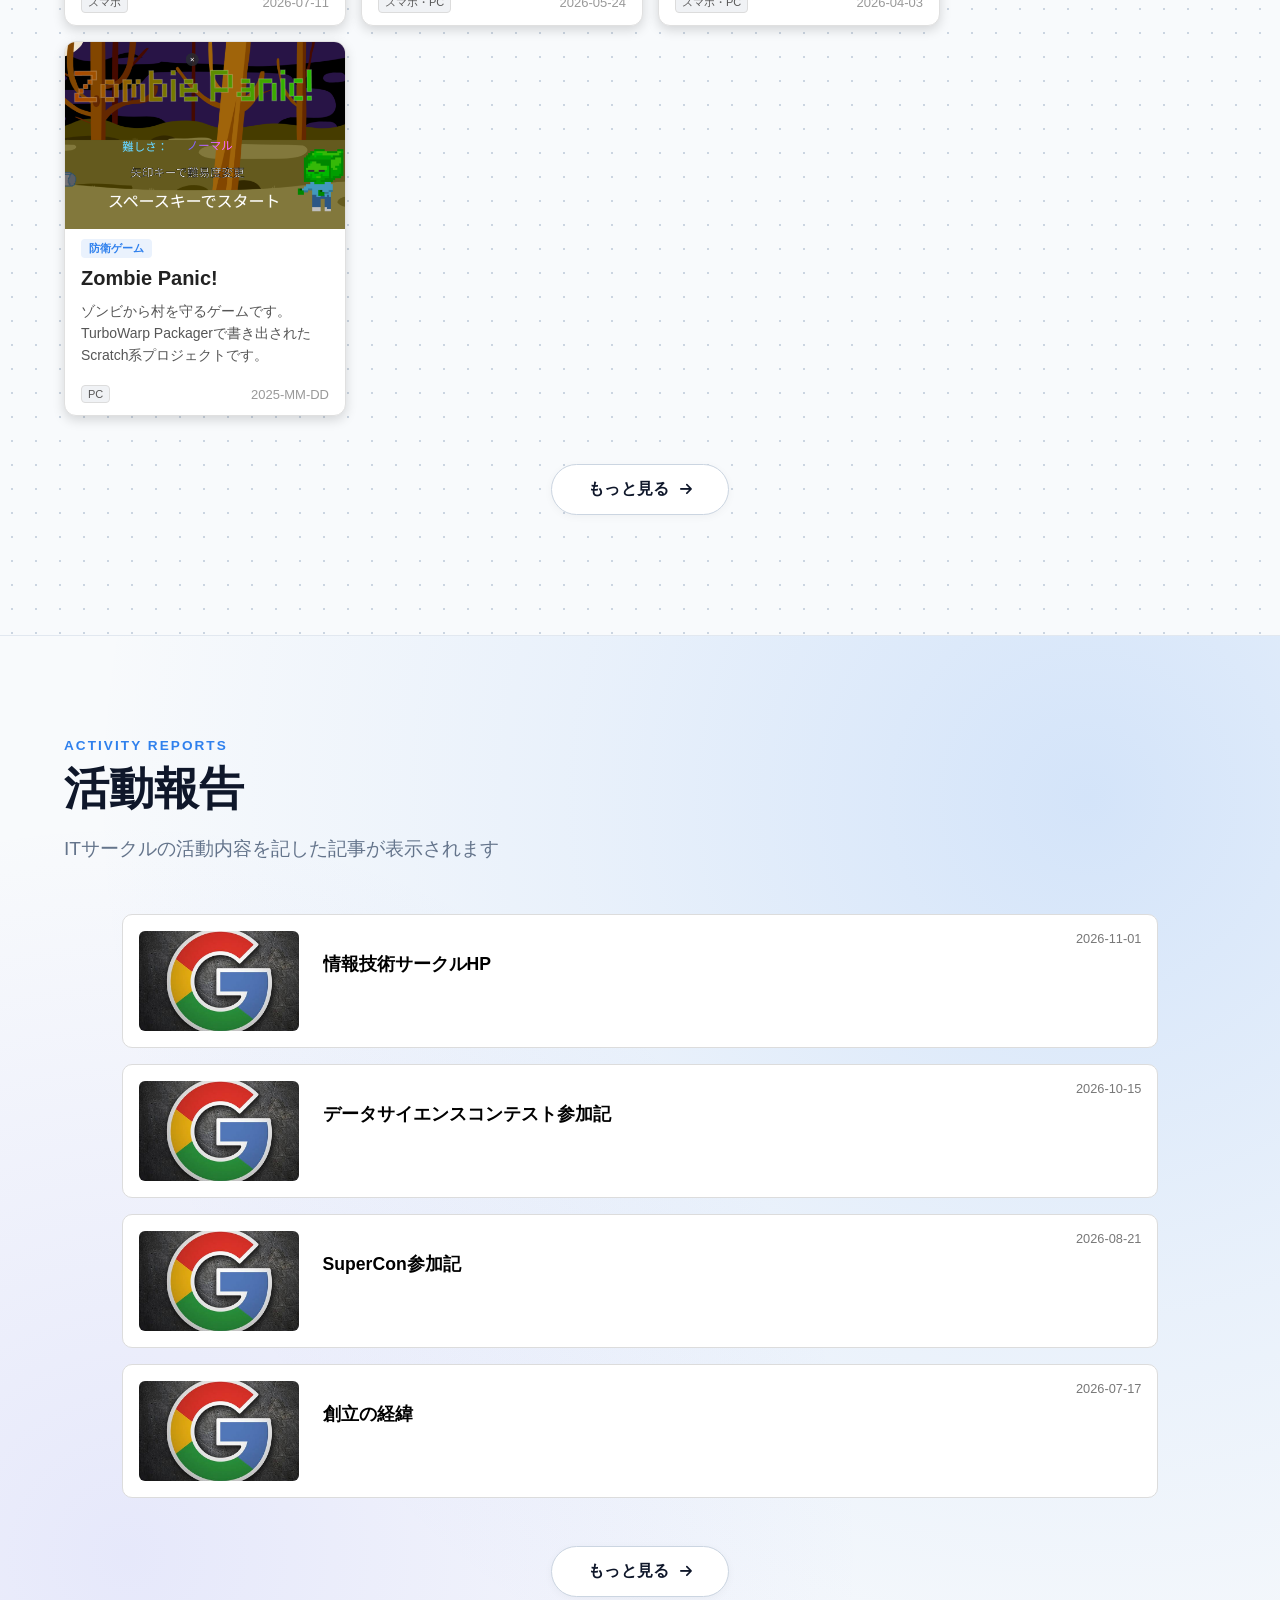
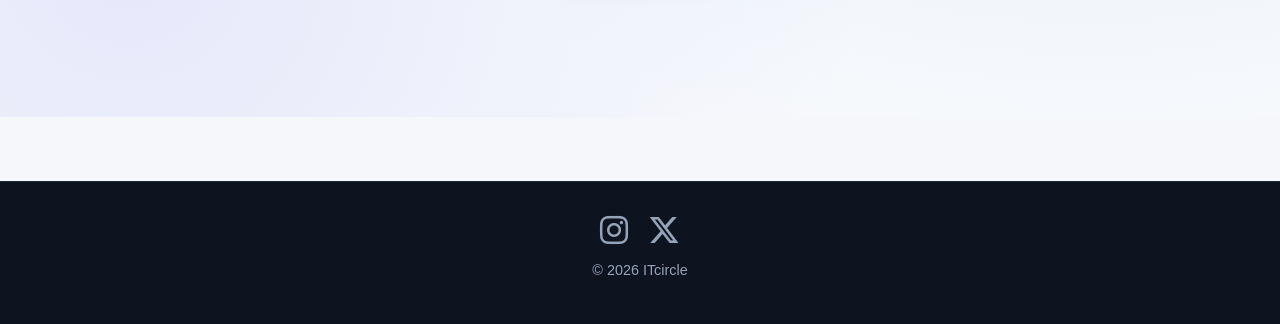
==== commit 7060cdd7: "docs: 「情報技術サークルとは」記事の追加と修正" ====
--- a/index.html
+++ b/index.html
@@ -44,11 +44,11 @@
                 </h1>
 
                 <p class="hero_text">
-                    情報技術サークルは、競技プログラミング、webサイト制作などを
+                    情報技術サークルは、競技プログラミング、ゲーム制作などを
                     楽しみながら学びます。
                 </p>
 
-                <a class="hero_button" href="works.html">
+                <a class="hero_button" href="report.html?file=情報技術サークルとは.md">
                     サークルを知る
                 </a>
 
--- a/css/reportsdesign.css
+++ b/css/reportsdesign.css
@@ -1,12 +1,9 @@
-/* 横長の帯状カード:左に写真、右に「日付(上)→タイトル(下)」 */
+/* 横長の帯状カード:左に写真、右にコンテンツ */
 .site_reports .card {
-    display: grid;
-    grid-template-columns: auto 1fr;
-    grid-template-rows: auto auto;
-
+    display: flex;
+    flex-direction: row;
     width: 90%;
     padding: 16px;
-
     column-gap: 24px;
 
     background: #fff;
@@ -16,13 +13,14 @@
     text-decoration: none;
     color: inherit;
 
-    margin :0 auto 16px;
+    margin: 0 auto 16px;
     transition:
         transform .2s,
         box-shadow .2s,
         border-color .2s;
 
     cursor: pointer;
+    box-sizing: border-box;
 }
 
 .site_reports .card:hover {
@@ -31,56 +29,109 @@
     border-color: #2f80ed;
 }
 
-/* 写真(左・2行ぶんをまたぐ) */
+/* 写真(左) */
 .site_reports .card_picture {
-  grid-column: 1;
-  grid-row: 1 / 3;
-  width: 160px;
-  height: 100px;
-  object-fit: cover;
-  border-radius: 6px;
-  background: #eee;
+    flex-shrink: 0;
+    width: 160px;
+    height: 100px;
+    object-fit: cover;
+    border-radius: 6px;
+    background: #eee;
 }
 
-/* 日付(右上・小さめ) */
-.site_reports .card_date {
-  grid-column: 2;
-  grid-row: 1;
-  align-self: end;
-  margin: 0;
-  font-size: 0.8rem;
-  color: #777;
+/* 右側コンテンツラッパー */
+.site_reports .card_content {
+    display: flex;
+    flex-direction: column;
+    flex: 1;
+    min-width: 0;
 }
 
-/* タイトル(右下) */
-.site_reports .card_title {
-  grid-column: 2;
-  grid-row: 2;
-  align-self: start;
-  margin: 0;
-  font-size: 1.1rem;
-  font-weight: bold;
-  line-height: 1.5;
-  /* 長いタイトルは2行で省略 */
-  display: -webkit-box;
-  -webkit-line-clamp: 2;
-  -webkit-box-orient: vertical;
-  overflow: hidden;
+/* ヘッダー: 種別バッジ(左) と 日付(右) */
+.site_reports .card_header {
+    display: flex;
+    justify-content: space-between;
+    align-items: center;
+    gap: 8px;
+    margin-bottom: 6px;
 }
 
-/* スマホ幅では写真を少し小さく */
+/* 種別バッジ */
+.site_reports .card_category {
+    display: inline-block;
+    padding: 2px 8px;
+    font-size: 0.75rem;
+    font-weight: 600;
+    color: #2f80ed;
+    background: #eef5ff;
+    border: 1px solid #c9dffc;
+    border-radius: 4px;
+}
+
+/* 日付 */
+.site_reports .card_date {
+    margin: 0;
+    font-size: 0.8rem;
+    color: #777;
+    margin-left: auto;
+}
+
+/* タイトル */
+.site_reports .card_title {
+    margin: 0 0 8px 0;
+    font-size: 1.1rem;
+    font-weight: bold;
+    line-height: 1.45;
+    /* 長いタイトルは2行で省略 */
+    display: -webkit-box;
+    -webkit-line-clamp: 2;
+    -webkit-box-orient: vertical;
+    overflow: hidden;
+}
+
+/* フッター: 著者情報 */
+.site_reports .card_footer {
+    display: flex;
+    align-items: center;
+    margin-top: auto;
+}
+
+.site_reports .card_author {
+    display: inline-flex;
+    align-items: center;
+    gap: 6px;
+    font-size: 0.8rem;
+    color: #64748b;
+}
+
+.site_reports .card_author i {
+    font-size: 0.75rem;
+    color: #94a3b8;
+}
+
+/* スマホ幅での調整 */
 @media (max-width: 480px) {
-  .site_reports .card {
-    column-gap: 12px;
-    padding: 8px;
-  }
+    .site_reports .card {
+        column-gap: 12px;
+        padding: 10px;
+    }
 
-  .site_reports .card_picture {
-    width: 110px;
-    height: 80px;
-  }
+    .site_reports .card_picture {
+        width: 110px;
+        height: 75px;
+    }
 
-  .site_reports .card_title {
-    font-size: 1rem;
-  }
-}+    .site_reports .card_title {
+        font-size: 0.95rem;
+    }
+
+    .site_reports .card_category {
+        font-size: 0.7rem;
+        padding: 1px 6px;
+    }
+
+    .site_reports .card_date,
+    .site_reports .card_author {
+        font-size: 0.75rem;
+    }
+}
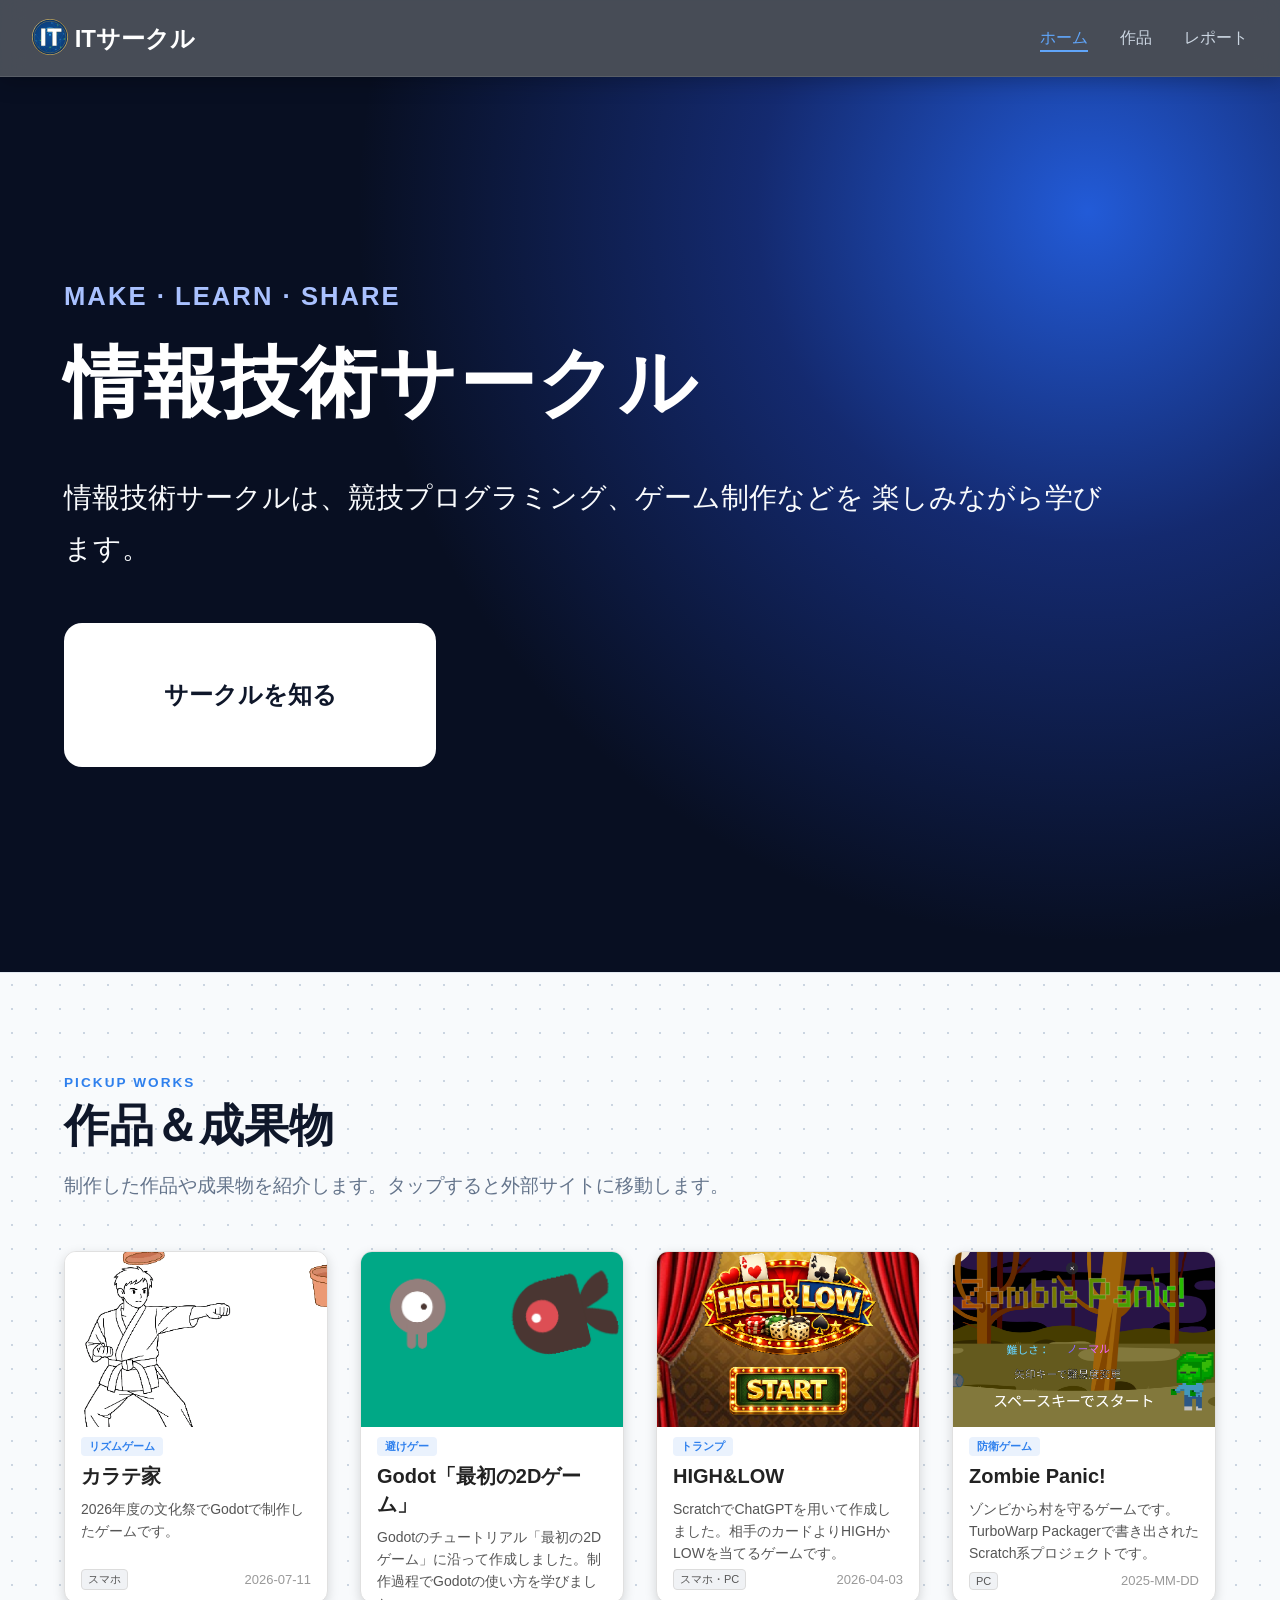
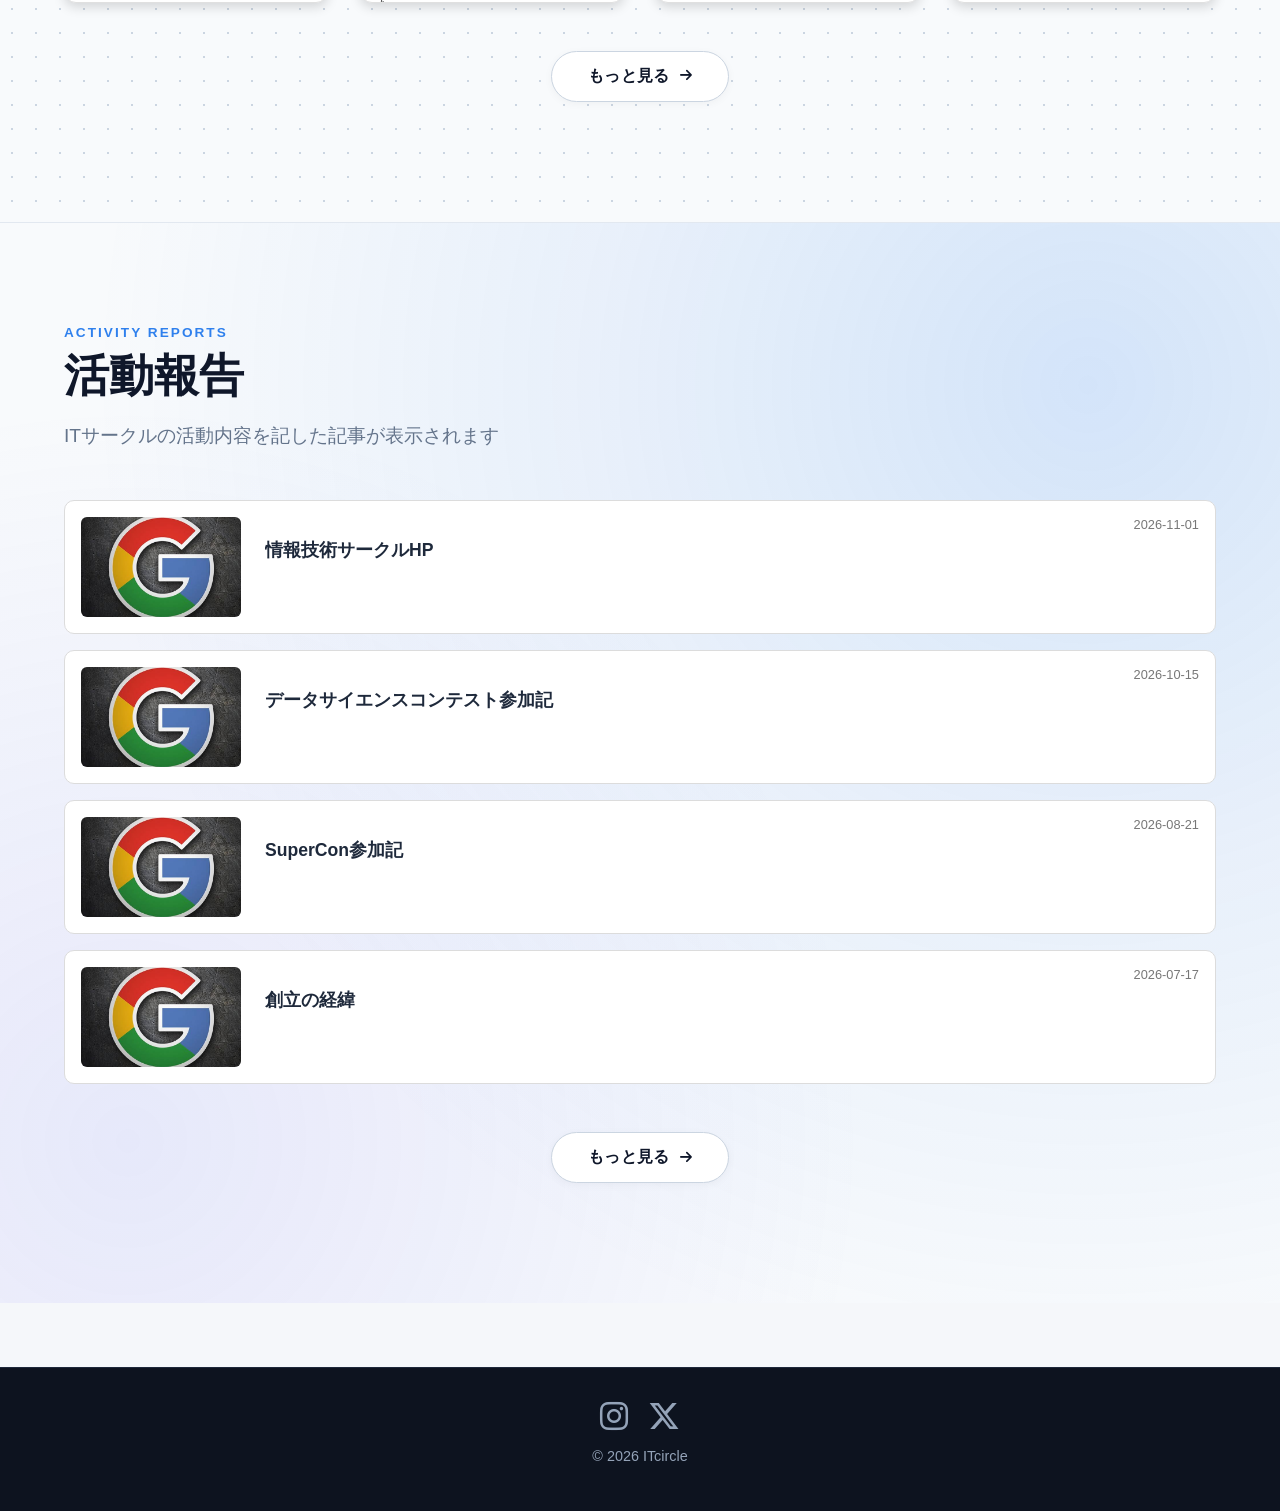
==== commit dc4c69f3: "fix: 全画面のレスポンシブ・スマホ対応強化とPCグリッド修正" ====
--- a/index.html
+++ b/index.html
@@ -48,7 +48,7 @@
                     楽しみながら学びます。
                 </p>
 
-                <a class="hero_button" href="report.html?file=情報技術サークルとは.md">
+                <a class="hero_button" href="report.html?file=2026/情報技術サークルとは.md">
                     サークルを知る
                 </a>
 
--- a/css/common.css
+++ b/css/common.css
@@ -1,8 +1,3 @@
-.site_works{
-          display:flex;
-          flex-wrap:wrap;
-          gap:15px;
-      }
 body {
     background: #f5f7fa;
     margin: 0;
@@ -10,4 +5,6 @@
         "Inter",
         "Noto Sans JP",
         sans-serif;
-}+    color: #1e293b;
+    -webkit-font-smoothing: antialiased;
+}
--- a/css/index.css
+++ b/css/index.css
@@ -167,6 +167,15 @@
 
     border-top: 1px solid #e2e8f0;
     border-bottom: 1px solid #e2e8f0;
+}
+
+/* 作品＆成果物 グリッドレイアウト (index.html用) */
+.section_works .site_works {
+    display: grid;
+    grid-template-columns: repeat(auto-fit, minmax(260px, 1fr));
+    justify-items: center;
+    gap: 32px;
+    margin-top: 48px;
 }
 
 /* ========================================
@@ -298,9 +307,17 @@
         margin-top: 14px;
     }
 
-    .site_works {
+    .section_works .site_works {
+        grid-template-columns: repeat(auto-fit, minmax(240px, 1fr));
+        gap: 24px;
+        margin-top: 36px;
+    }
+}
+
+@media (max-width: 480px) {
+    .section_works .site_works {
         grid-template-columns: 1fr;
-        gap: 24px;
-        margin-top: 40px;
+        gap: 20px;
+        margin-top: 28px;
     }
 }
--- a/css/workdesign.css
+++ b/css/workdesign.css
@@ -3,8 +3,10 @@
     display: flex;
     flex-direction: column;
 
-    width: 280px;
+    width: 100%;
+    max-width: 320px;
     aspect-ratio: 3 / 4;
+    box-sizing: border-box;
 
     background-color: #ffffff;
 
--- a/css/reportsdesign.css
+++ b/css/reportsdesign.css
@@ -2,7 +2,7 @@
 .site_reports .card {
     display: flex;
     flex-direction: row;
-    width: 90%;
+    width: 100%;
     padding: 16px;
     column-gap: 24px;
 
@@ -85,6 +85,7 @@
     /* 長いタイトルは2行で省略 */
     display: -webkit-box;
     -webkit-line-clamp: 2;
+    line-clamp: 2;
     -webkit-box-orient: vertical;
     overflow: hidden;
 }
@@ -113,16 +114,18 @@
 @media (max-width: 480px) {
     .site_reports .card {
         column-gap: 12px;
-        padding: 10px;
+        padding: 12px;
+        border-radius: 8px;
     }
 
     .site_reports .card_picture {
-        width: 110px;
-        height: 75px;
+        width: 96px;
+        height: 72px;
     }
 
     .site_reports .card_title {
         font-size: 0.95rem;
+        margin-bottom: 6px;
     }
 
     .site_reports .card_category {
